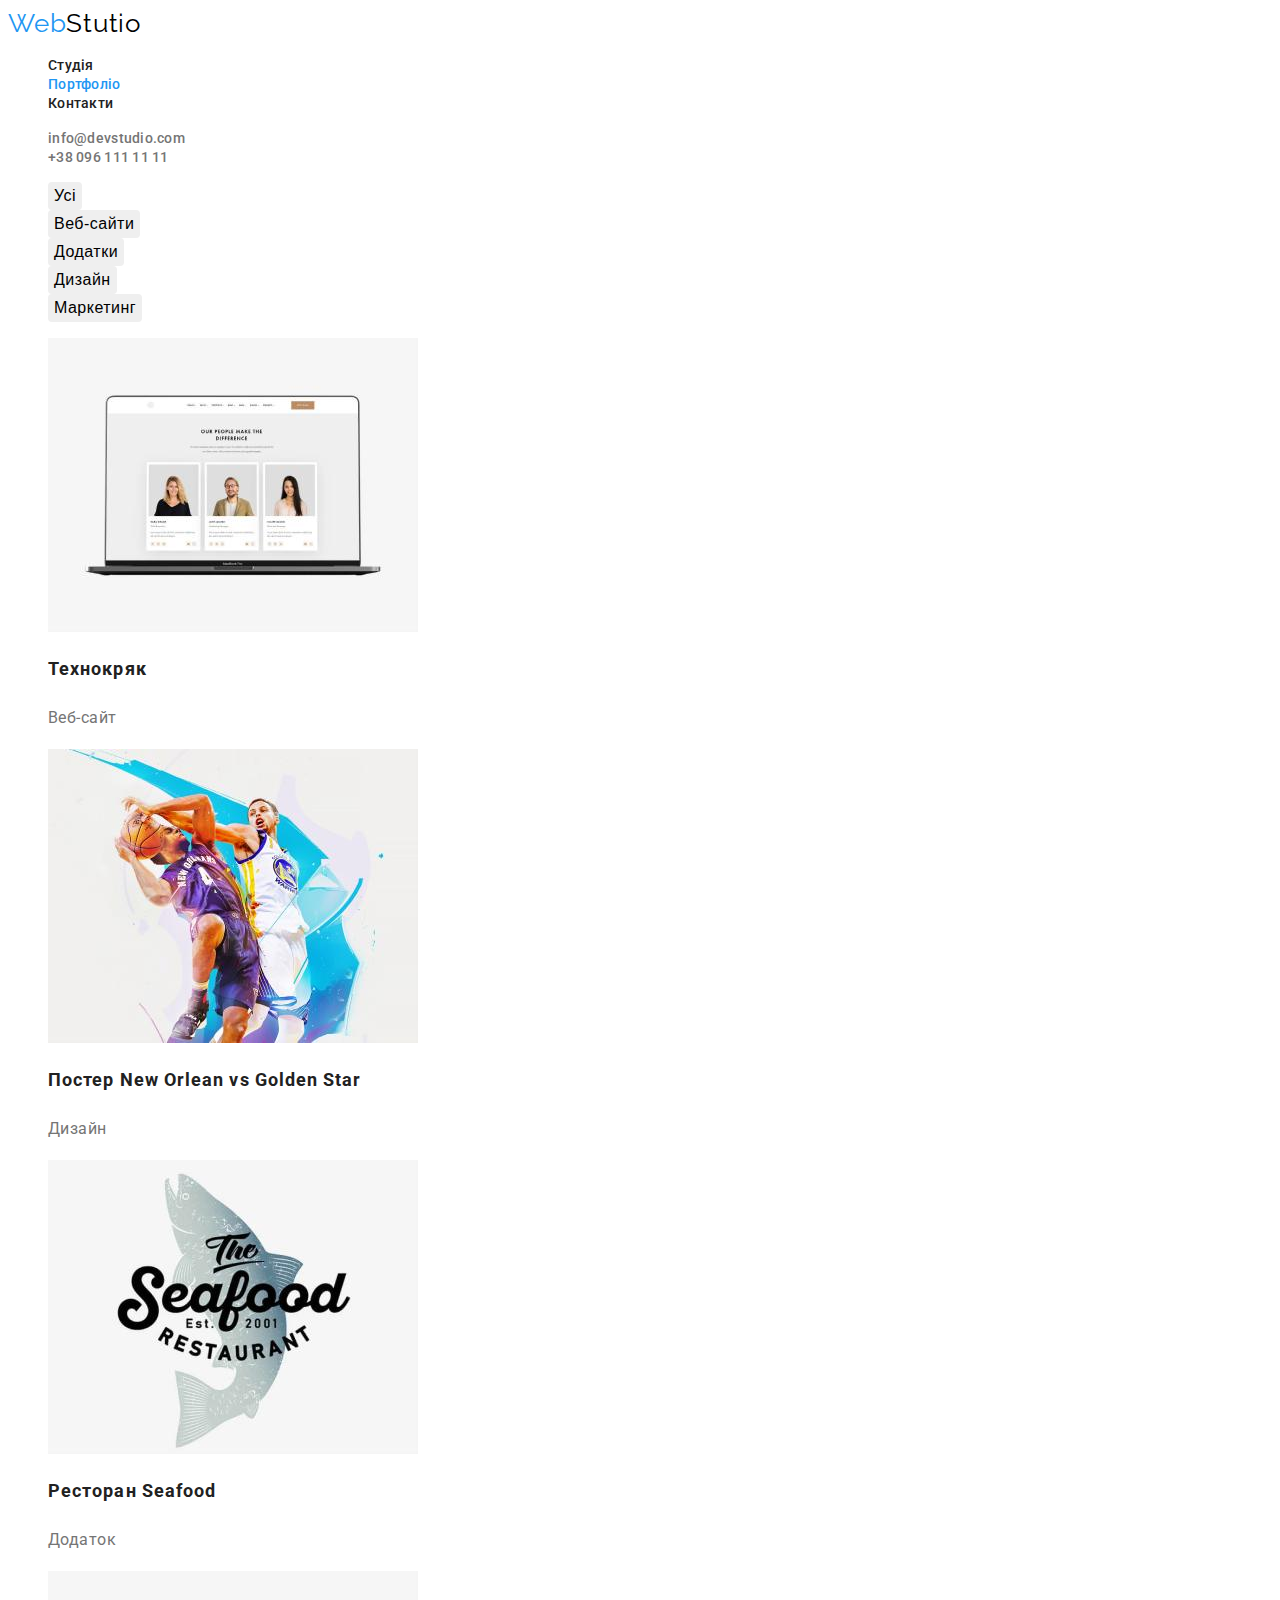
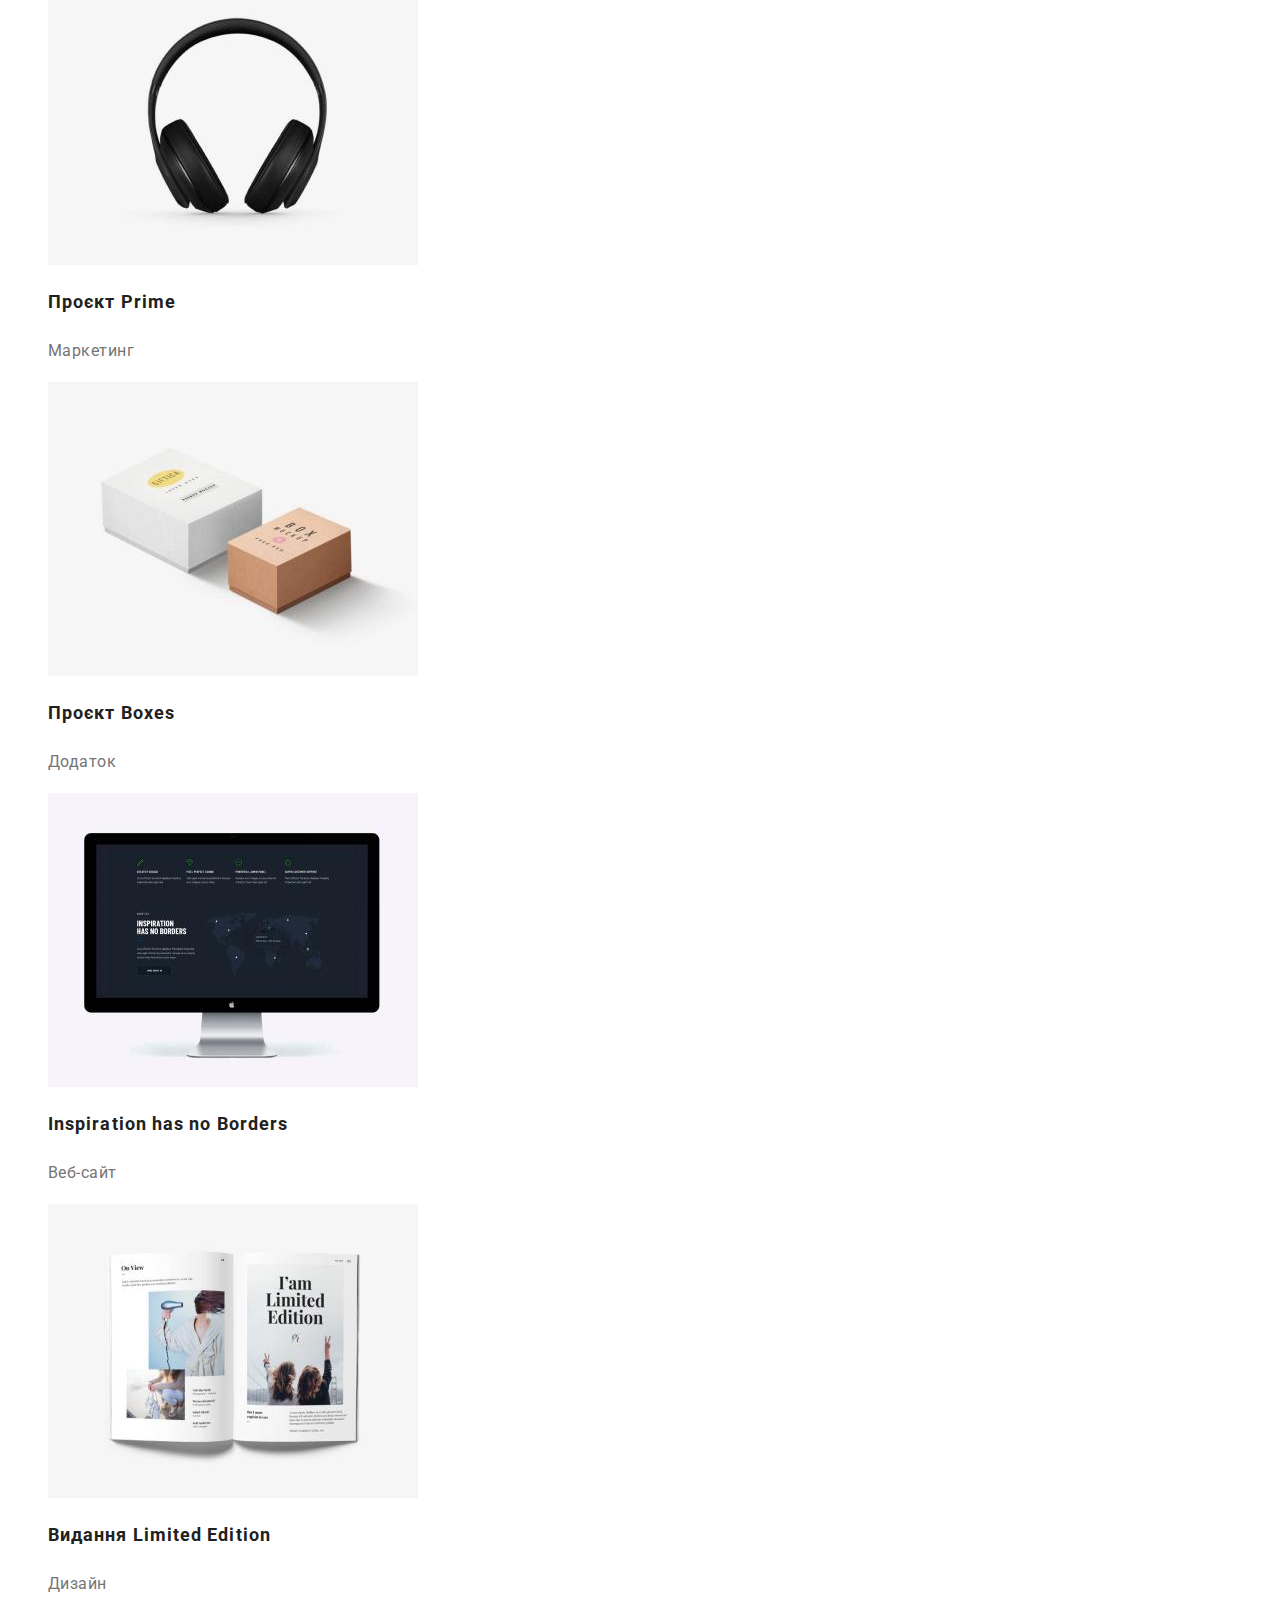
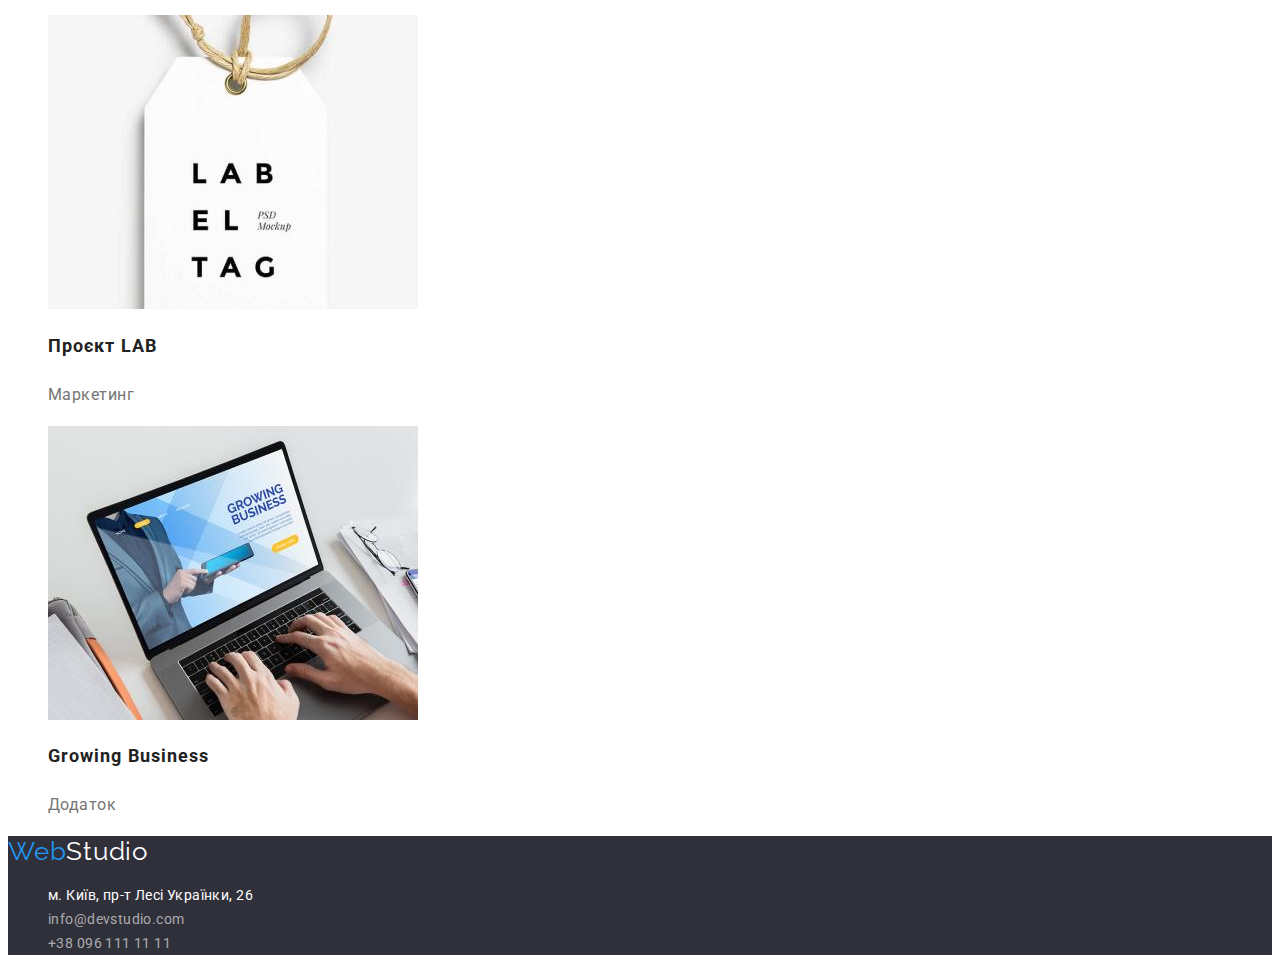
==== portfolio.html @ f8b60466 "копіювання" ====
<!DOCTYPE html>
<html lang="uk">
<head>
    <meta charset="UTF-8">
    <meta http-equiv="X-UA-Compatible" content="IE=edge">
    <meta name="viewport" content="width=device-width, initial-scale=1.0">
    <link rel="stylesheet" href="./css/style.css">
    <link href="https://fonts.googleapis.com/css2?family=Raleway:wght@700&family=Roboto:wght@400;500;700;900&display=swap" rel="stylesheet">
    <title>secondhomework</title>
</head>
<body>
    <header class="header-color">
        <a class="logo-link" href="#">Web<span class="logo-header">Stutio</span></a>
        <nav>
            <ul class="decorate-list style-list">
                <li><a href="./index.html">Студія</a></li>
                <li><a class="link" href="./portfolio.html">Портфоліо</a></li>
                <li><a href="#">Контакти</a></li>
            </ul>
        </nav>
            <ul class="contact-color decorate-list style-list">
                <li><a href="mailto:info@devstudio.com">info@devstudio.com</a></li>
                <li><a href="tel:+380961111111">+38 096 111 11 11</a></li>
            </ul>
    </header>
    <main>
        <section>
            <h1 class="visual-hidden">Портфоліо</h1>
            <ul class="style-list">
                <li><button class="button-list" type="button">Усі</button></li>
                <li><button class="button-list" type="button">Веб-сайти</button></li>
                <li><button class="button-list" type="button">Додатки</button></li>
                <li><button class="button-list" type="button">Дизайн</button></li>
                <li><button class="button-list" type="button">Маркетинг</button></li>
            </ul>
            <ul class="text-photo style-list">
                <li>
                    <a href="#">
                        <img src="./img/portfolio/one.jpg" alt="сторінка веб-сайту" width="370" height="294">
                        <h2>Технокряк</h2>
                        <p>Веб-сайт</p>
                    </a>
                </li>
                <li>
                    <a href="#">
                        <img src="./img/portfolio/two.jpg" alt="постер з баскетболістами" width="370" height="294">
                        <h2>Постер New Orlean vs Golden Star</h2>
                        <p>Дизайн</p>
                    </a>
                </li>
                <li>
                    <a href="#">
                        <img src="./img/portfolio/three.jpg" alt="логотип ресторану" width="370" height="294">
                        <h2>Ресторан Seafood</h2>
                        <p>Додаток</p>
                    </a>
                </li>
                <li>
                    <a href="#">
                        <img src="./img/portfolio/four.jpg" alt="навушники" width="370" height="294">
                        <h2>Проєкт Prime</h2>
                        <p>Маркетинг</p>
                    </a>
                </li>
                <li>
                    <a href="#">
                        <img src="./img/portfolio/five.jpg" alt="дві коробки" width="370" height="294">
                        <h2>Проєкт Boxes</h2>
                        <p>Додаток</p>
                    </a>
                </li>
                <li>
                    <a href="#">
                        <img src="./img/portfolio/six.jpg" alt="монітор" width="370" height="294">
                        <h2>Inspiration has no Borders</h2>
                        <p>Веб-сайт</p>
                    </a>
                </li>
                <li>
                    <a href="#">
                        <img src="./img/portfolio/seven.jpg" alt="журнал" width="370" height="294">
                        <h2>Видання Limited Edition</h2>
                        <p>Дизайн</p>
                    </a>
                </li>
                <li>
                    <a href="#">
                        <img src="./img/portfolio/eight.jpg" alt="логотип" width="370" height="294">
                        <h2>Проєкт LAB</h2>
                        <p>Маркетинг</p>
                    </a>
                </li>
                <li>
                    <a href="#">
                        <img src="./img/portfolio/nine.jpg" alt="" width="370" height="294">
                        <h2>Growing Business</h2>
                        <p>Додаток</p>
                    </a>
                </li>
            </ul>
        </section>
    </main>
    <footer class="footer-color">
        <a class="logo-link" href="#">Web<span class="logo-footer">Studio</span></a>
        <address>
            <ul class="adress-style style-list">
                <li><a class="adress-link" target="_blank" rel="noreferrer noopener" href="https://www.google.com/maps/place/%D0%B1%D1%83%D0%BB%D1%8C%D0%B2%D0%B0%D1%80+%D0%9B%D0%B5%D1%81%D1%96+%D0%A3%D0%BA%D1%80%D0%B0%D1%97%D0%BD%D0%BA%D0%B8,+26,+%D0%9A%D0%B8%D1%97%D0%B2,+02000/@50.4265807,30.5361971,17z/data=!3m1!4b1!4m5!3m4!1s0x40d4cf0e033ecbe9:0x57a4dffefec77da0!8m2!3d50.4265807!4d30.5383858">м. Київ, пр-т Лесі Українки, 26</a></li>
                <li><a class="adress-tell" href="mailto:info@devstudio.com">info@devstudio.com</a></li>
                <li><a class="adress-tell" href="tel:+380961111111">+38 096 111 11 11</a></li>
            </ul>
        </address>
    </footer>
</body>
</html>
---- css/style.css ----
:root {
  --brand-color: #212121;
  --button-link-color: #2196F3;
  --logo-header-color: #000000;
  --logo-footer-color: #FFFFFF;
  --adult-color: #757575;
  --background-color: #2F303A;
  --section-color: #F5F4FA;
  --brand-font: "Roboto";
}
body{
    color: var(--brand-color);
    font-family:var(--brand-font, sans-serif);
}
.logo-link{
    color: var(--button-link-color);
    font-family: "Raleway";
    text-decoration: none;
    font-style: normal;
    font-size: 26px;
    letter-spacing: 0.03em;
    line-height: 1.19230769;
}
.logo-header{
    color: var(--logo-header-color);
}
.style-list{
    list-style: none;
}
.decorate-list a{
    font-family: var(--brand-font);
    text-decoration: none;
    color: var(--brand-color);
    font-weight: 500;
    font-size: 14px;
    line-height: 1.14285714;
    letter-spacing: 0.02em;
}
.decorate-list .link{
    color: var(--button-link-color);   
}
.decorate-list a:hover,
.decorate-list a:focus{
    color: var(--button-link-color);
}
.contact-color a{
    color:var(--adult-color);
}
.section-color{
    background-color:var(--background-color);
}
.title-test{
    font-weight: 900;
    font-size: 44px;
    line-height: 1.36363636;
    text-align: center;
    letter-spacing: 0.06em;
    text-transform: uppercase;
    color:var(--logo-footer-color);
}
.title-button{
    background-color:var(--button-link-color);
    font-weight: 700;
    font-size: 16px;
    line-height: 1.875;
    display: flex;
    align-items: center;
    text-align: center;
    letter-spacing: 0.06em;
    color:var(--logo-footer-color);
    box-shadow: 0px 4px 4px rgba(0, 0, 0, 0.15);
    border-radius: 4px;
    cursor: pointer;
    border: none;
}
.visual-hidden {
 position: absolute;
 white-space: nowrap;
 width: 1px;
 height: 1px;
 overflow: hidden;
 border: 0;
 padding: 0;
 clip: rect(0 0 0 0);
 clip-path: inset(50%);
 margin: -1px;
} 
.title-list{
    font-size: 14px;
    line-height: 1.14285714;
    letter-spacing: 0.03em;
    text-transform: uppercase;
}
.list-text{
    font-size: 14px;
    line-height: 1.71428571;
    letter-spacing: 0.03em;
    color:var(--adult-color);
}
.title-two{
    font-size: 36px;
    line-height: 1.16666667;
    letter-spacing: 0.03em;
}
.visit-card h3{
    font-weight: 500;
    font-size: 16px;
    line-height: 1.1875;
    letter-spacing: 0.03em;
}
.visit-card p{
    font-weight: 500;
    font-size: 16px;
    line-height: 1.1875;
    letter-spacing: 0.03em;
    color:var(--adult-color);
}
.color-last{
    background-color:var(--section-color);
}
.button-list{
    border: none;
    cursor: pointer;
    border-radius: 4px;
    font-weight: 500;
    font-size: 16px;
    line-height: 1.625;
    text-align: center;
    letter-spacing: 0.03em;
}
.button-list:hover,
.button-list:focus{
    color: var(--logo-footer-color);
    background-color: var(--button-link-color);
}
.text-photo a{
    text-decoration: none;
}
.text-photo h2{
    font-size: 18px;
    line-height: 2;
    letter-spacing: 0.06em;
    color:var(--brand-color);
}
.text-photo p{
    font-size: 16px;
    line-height: 1.875;
    letter-spacing: 0.03em;
    color:var(--adult-color);
}
.logo-footer{
    color:var(--logo-footer-color);
}
.footer-color{
    background-color:var(--background-color);
}
.adress-style a{
    text-decoration: none;
    font-style: normal;
    font-size: 14px;
    line-height: 1.71428571;
    letter-spacing: 0.03em;
}
.adress-link{
    color:var(--logo-footer-color);
}
.adress-tell{
    color: rgba(255, 255, 255, 0.6);
}
.adress-tell:hover,
.adress-tell:focus{
    color:var(--logo-footer-color);
}
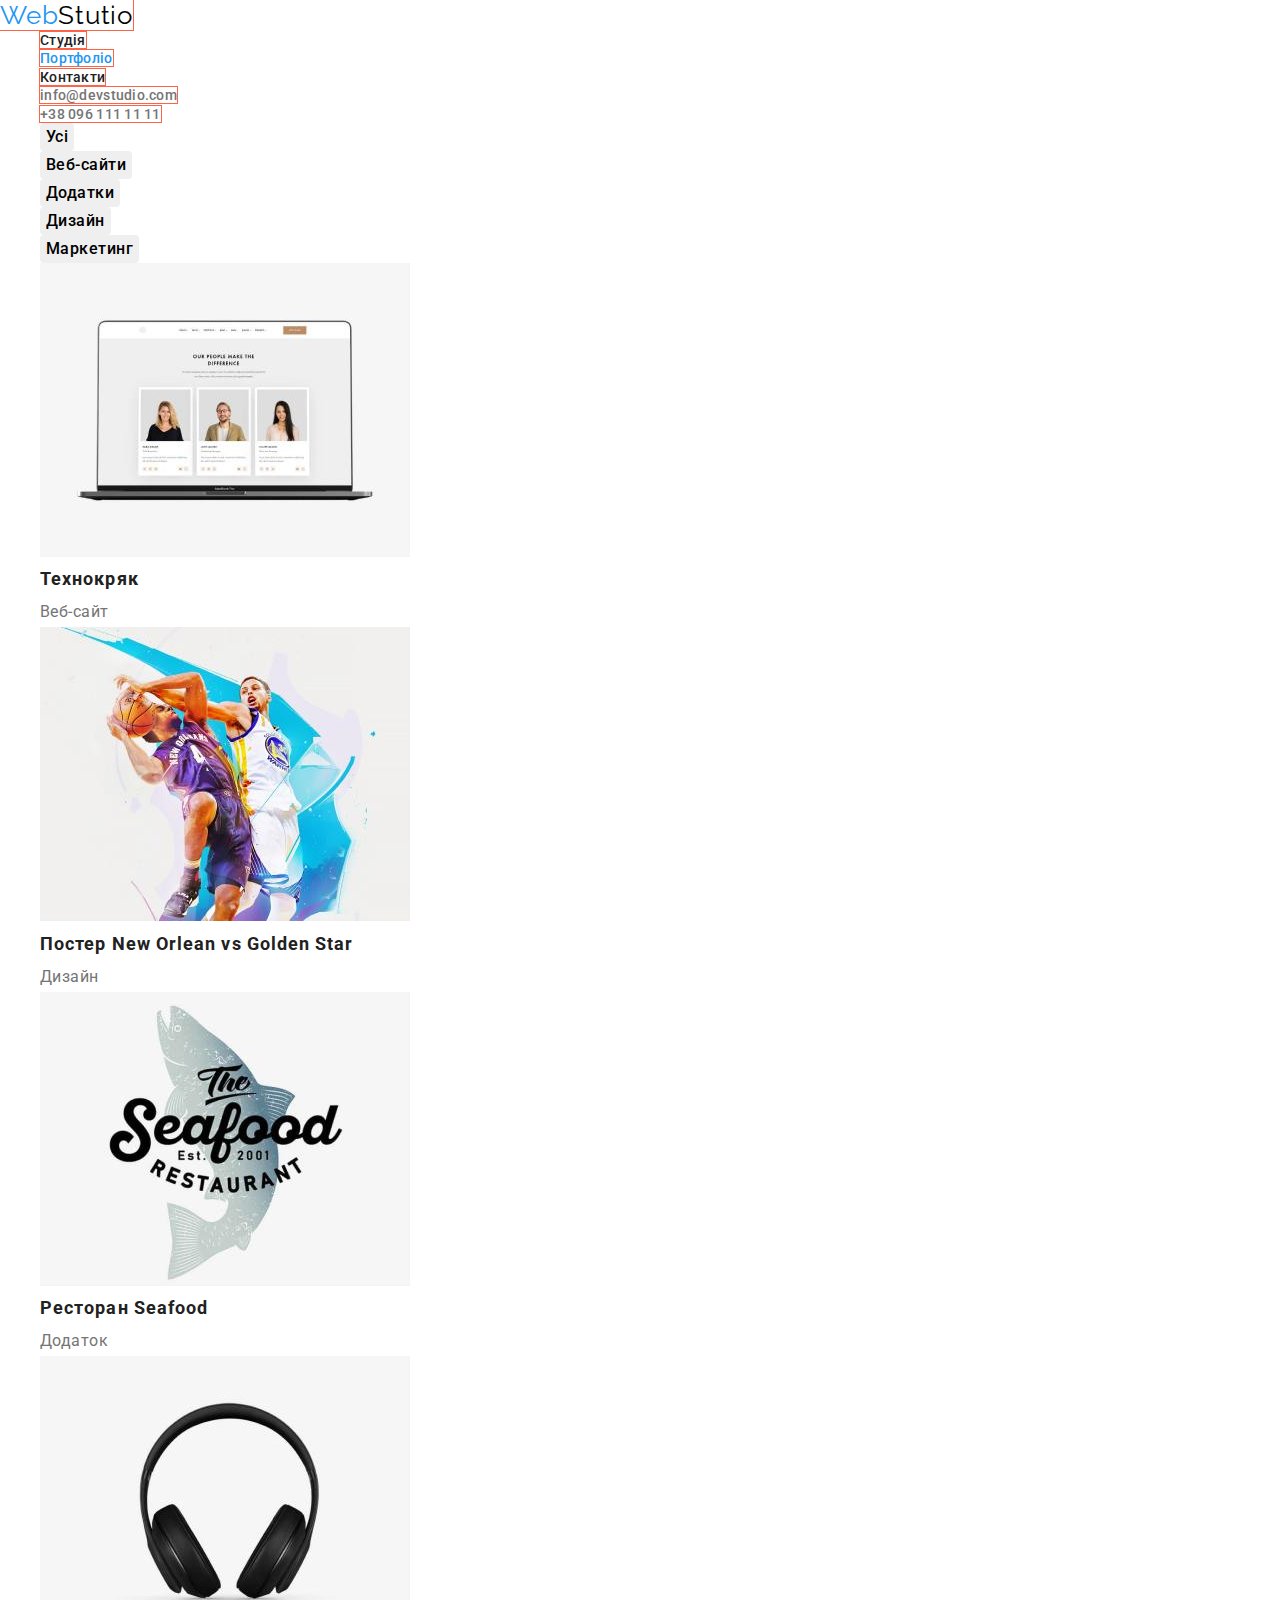
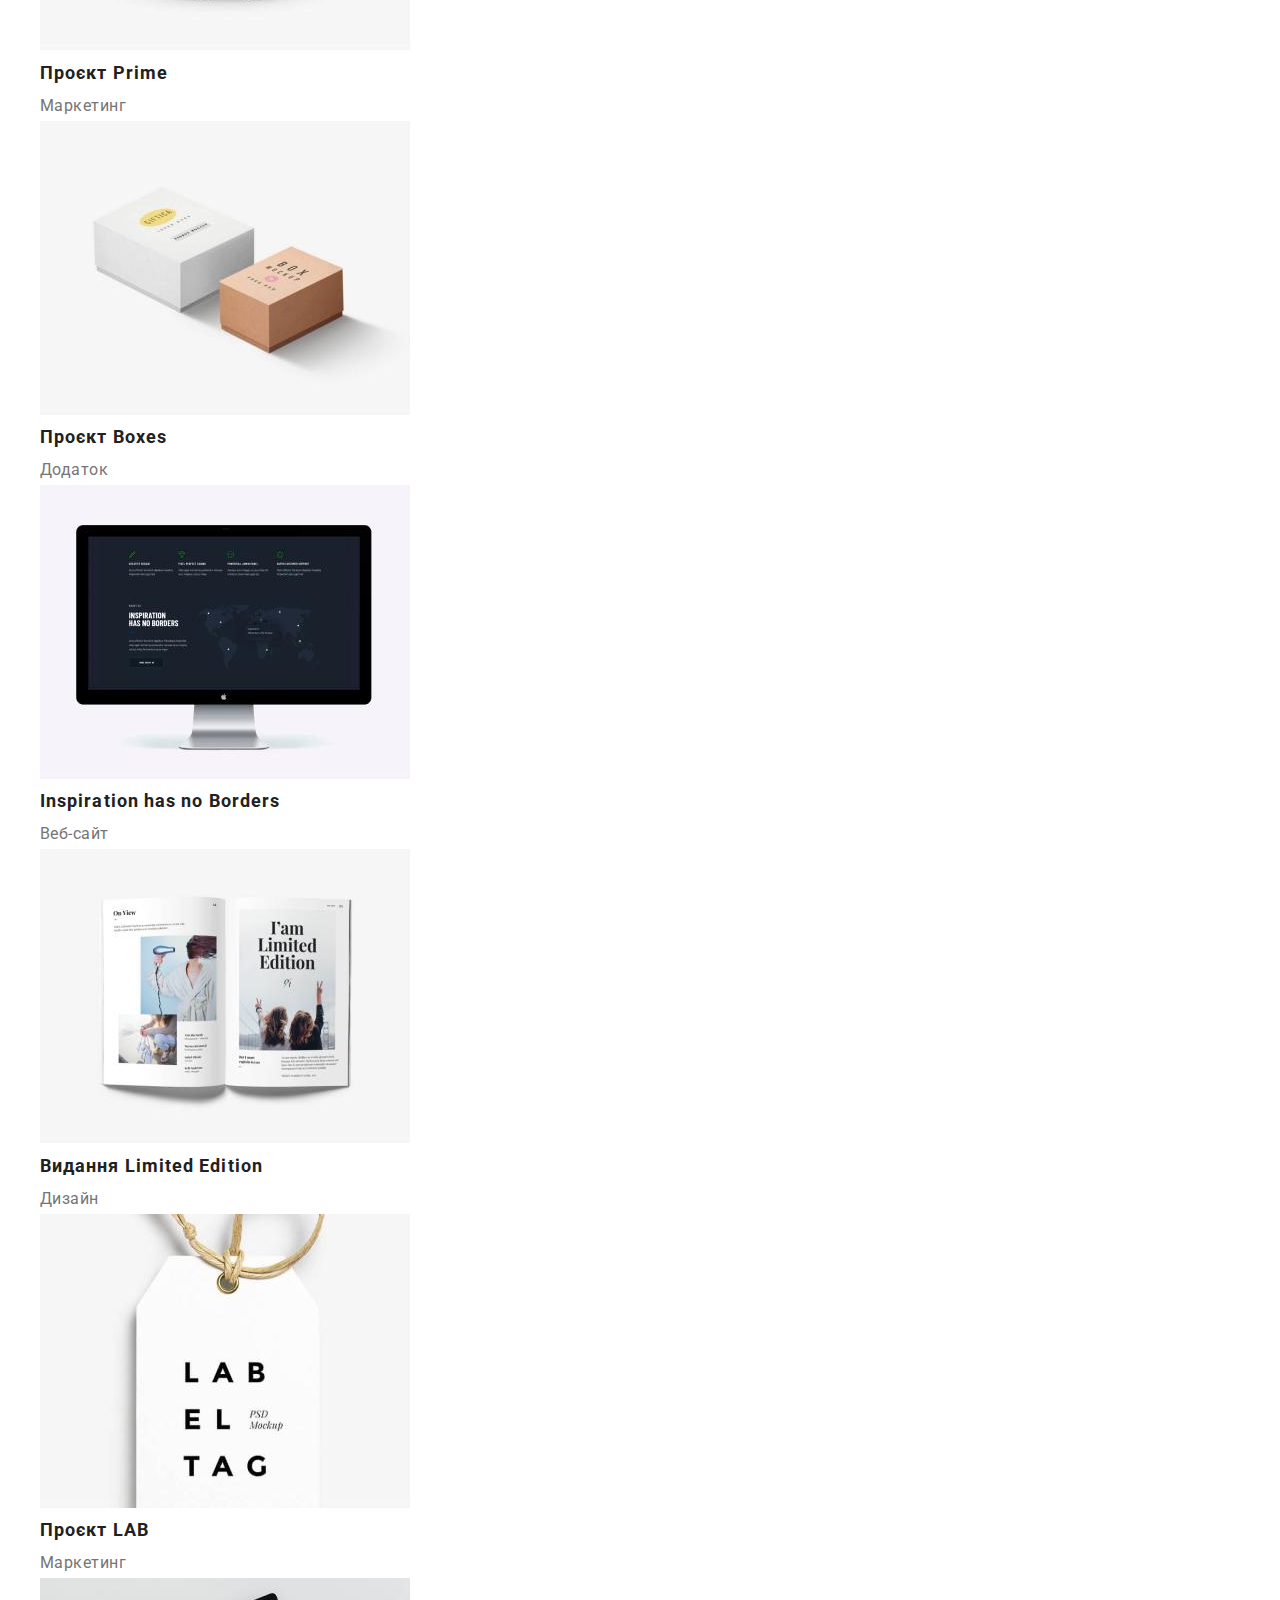
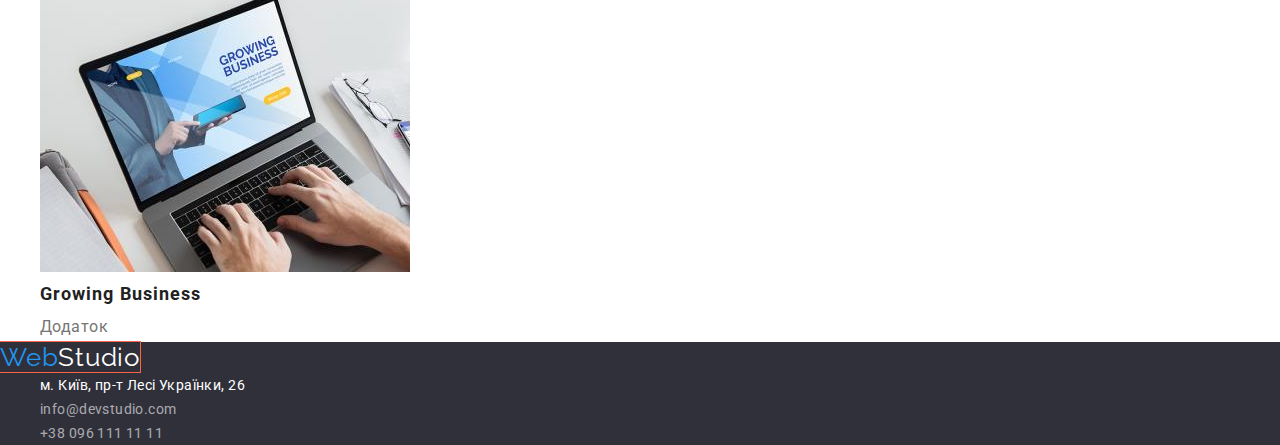
==== commit 367243cd: "перенос" ====
--- a/portfolio.html
+++ b/portfolio.html
@@ -4,111 +4,118 @@
     <meta charset="UTF-8">
     <meta http-equiv="X-UA-Compatible" content="IE=edge">
     <meta name="viewport" content="width=device-width, initial-scale=1.0">
+     <link href="https://fonts.googleapis.com/css2?family=Raleway:wght@700&family=Roboto:wght@400;500;700;900&display=swap" rel="stylesheet">
+    <link rel="stylesheet" href="https://cdnjs.cloudflare.com/ajax/libs/modern-normalize/1.1.0/modern-normalize.min.css">
     <link rel="stylesheet" href="./css/style.css">
-    <link href="https://fonts.googleapis.com/css2?family=Raleway:wght@700&family=Roboto:wght@400;500;700;900&display=swap" rel="stylesheet">
-    <title>secondhomework</title>
+    <title>homeworknumberthree</title>
 </head>
 <body>
-    <header class="header-color">
-        <a class="logo-link" href="#">Web<span class="logo-header">Stutio</span></a>
-        <nav>
-            <ul class="decorate-list style-list">
-                <li><a href="./index.html">Студія</a></li>
-                <li><a class="link" href="./portfolio.html">Портфоліо</a></li>
-                <li><a href="#">Контакти</a></li>
-            </ul>
-        </nav>
-            <ul class="contact-color decorate-list style-list">
-                <li><a href="mailto:info@devstudio.com">info@devstudio.com</a></li>
-                <li><a href="tel:+380961111111">+38 096 111 11 11</a></li>
-            </ul>
+    <header>
+       <div class="container">
+            <a class="logo-link" href="#">Web<span class="logo-header">Stutio</span></a>
+            <nav>
+                <ul class="decorate-contact">
+                    <li><a href="./index.html">Студія</a></li>
+                    <li><a class="link" href="./portfolio.html">Портфоліо</a></li>
+                    <li><a href="#">Контакти</a></li>
+                </ul>
+            </nav>
+                <ul class="contact-color decorate-contact">
+                    <li><a href="mailto:info@devstudio.com">info@devstudio.com</a></li>
+                    <li><a href="tel:+380961111111">+38 096 111 11 11</a></li>
+                </ul>
+       </div>
     </header>
     <main>
-        <section>
-            <h1 class="visual-hidden">Портфоліо</h1>
-            <ul class="style-list">
-                <li><button class="button-list" type="button">Усі</button></li>
-                <li><button class="button-list" type="button">Веб-сайти</button></li>
-                <li><button class="button-list" type="button">Додатки</button></li>
-                <li><button class="button-list" type="button">Дизайн</button></li>
-                <li><button class="button-list" type="button">Маркетинг</button></li>
-            </ul>
-            <ul class="text-photo style-list">
-                <li>
-                    <a href="#">
-                        <img src="./img/portfolio/one.jpg" alt="сторінка веб-сайту" width="370" height="294">
-                        <h2>Технокряк</h2>
-                        <p>Веб-сайт</p>
-                    </a>
-                </li>
-                <li>
-                    <a href="#">
-                        <img src="./img/portfolio/two.jpg" alt="постер з баскетболістами" width="370" height="294">
-                        <h2>Постер New Orlean vs Golden Star</h2>
-                        <p>Дизайн</p>
-                    </a>
-                </li>
-                <li>
-                    <a href="#">
-                        <img src="./img/portfolio/three.jpg" alt="логотип ресторану" width="370" height="294">
-                        <h2>Ресторан Seafood</h2>
-                        <p>Додаток</p>
-                    </a>
-                </li>
-                <li>
-                    <a href="#">
-                        <img src="./img/portfolio/four.jpg" alt="навушники" width="370" height="294">
-                        <h2>Проєкт Prime</h2>
-                        <p>Маркетинг</p>
-                    </a>
-                </li>
-                <li>
-                    <a href="#">
-                        <img src="./img/portfolio/five.jpg" alt="дві коробки" width="370" height="294">
-                        <h2>Проєкт Boxes</h2>
-                        <p>Додаток</p>
-                    </a>
-                </li>
-                <li>
-                    <a href="#">
-                        <img src="./img/portfolio/six.jpg" alt="монітор" width="370" height="294">
-                        <h2>Inspiration has no Borders</h2>
-                        <p>Веб-сайт</p>
-                    </a>
-                </li>
-                <li>
-                    <a href="#">
-                        <img src="./img/portfolio/seven.jpg" alt="журнал" width="370" height="294">
-                        <h2>Видання Limited Edition</h2>
-                        <p>Дизайн</p>
-                    </a>
-                </li>
-                <li>
-                    <a href="#">
-                        <img src="./img/portfolio/eight.jpg" alt="логотип" width="370" height="294">
-                        <h2>Проєкт LAB</h2>
-                        <p>Маркетинг</p>
-                    </a>
-                </li>
-                <li>
-                    <a href="#">
-                        <img src="./img/portfolio/nine.jpg" alt="" width="370" height="294">
-                        <h2>Growing Business</h2>
-                        <p>Додаток</p>
-                    </a>
-                </li>
-            </ul>
-        </section>
+        <div class="container">
+            <section>
+                <h1 class="visual-hidden">Портфоліо</h1>
+                <ul>
+                    <li><button class="button-list" type="button">Усі</button></li>
+                    <li><button class="button-list" type="button">Веб-сайти</button></li>
+                    <li><button class="button-list" type="button">Додатки</button></li>
+                    <li><button class="button-list" type="button">Дизайн</button></li>
+                    <li><button class="button-list" type="button">Маркетинг</button></li>
+                </ul>
+                <ul class="text-photo">
+                    <li>
+                        <a href="#">
+                            <img src="./img/portfolio/one.jpg" alt="сторінка веб-сайту" width="370" height="294">
+                            <h2>Технокряк</h2>
+                            <p>Веб-сайт</p>
+                        </a>
+                    </li>
+                    <li>
+                        <a href="#">
+                            <img src="./img/portfolio/two.jpg" alt="постер з баскетболістами" width="370">
+                            <h2>Постер New Orlean vs Golden Star</h2>
+                            <p>Дизайн</p>
+                        </a>
+                    </li>
+                    <li>
+                        <a href="#">
+                            <img src="./img/portfolio/three.jpg" alt="логотип ресторану" width="370">
+                            <h2>Ресторан Seafood</h2>
+                            <p>Додаток</p>
+                        </a>
+                    </li>
+                    <li>
+                        <a href="#">
+                            <img src="./img/portfolio/four.jpg" alt="навушники" width="370">
+                            <h2>Проєкт Prime</h2>
+                            <p>Маркетинг</p>
+                        </a>
+                    </li>
+                    <li>
+                        <a href="#">
+                            <img src="./img/portfolio/five.jpg" alt="дві коробки" width="370">
+                            <h2>Проєкт Boxes</h2>
+                            <p>Додаток</p>
+                        </a>
+                    </li>
+                    <li>
+                        <a href="#">
+                            <img src="./img/portfolio/six.jpg" alt="монітор" width="370">
+                            <h2>Inspiration has no Borders</h2>
+                            <p>Веб-сайт</p>
+                        </a>
+                    </li>
+                    <li>
+                        <a href="#">
+                            <img src="./img/portfolio/seven.jpg" alt="журнал" width="370">
+                            <h2>Видання Limited Edition</h2>
+                            <p>Дизайн</p>
+                        </a>
+                    </li>
+                    <li>
+                        <a href="#">
+                            <img src="./img/portfolio/eight.jpg" alt="логотип" width="370">
+                            <h2>Проєкт LAB</h2>
+                            <p>Маркетинг</p>
+                        </a>
+                    </li>
+                    <li>
+                        <a href="#">
+                            <img src="./img/portfolio/nine.jpg" alt="" width="370">
+                            <h2>Growing Business</h2>
+                            <p>Додаток</p>
+                        </a>
+                    </li>
+                </ul>
+            </section>
+      </div>
     </main>
     <footer class="footer-color">
-        <a class="logo-link" href="#">Web<span class="logo-footer">Studio</span></a>
-        <address>
-            <ul class="adress-style style-list">
-                <li><a class="adress-link" target="_blank" rel="noreferrer noopener" href="https://www.google.com/maps/place/%D0%B1%D1%83%D0%BB%D1%8C%D0%B2%D0%B0%D1%80+%D0%9B%D0%B5%D1%81%D1%96+%D0%A3%D0%BA%D1%80%D0%B0%D1%97%D0%BD%D0%BA%D0%B8,+26,+%D0%9A%D0%B8%D1%97%D0%B2,+02000/@50.4265807,30.5361971,17z/data=!3m1!4b1!4m5!3m4!1s0x40d4cf0e033ecbe9:0x57a4dffefec77da0!8m2!3d50.4265807!4d30.5383858">м. Київ, пр-т Лесі Українки, 26</a></li>
-                <li><a class="adress-tell" href="mailto:info@devstudio.com">info@devstudio.com</a></li>
-                <li><a class="adress-tell" href="tel:+380961111111">+38 096 111 11 11</a></li>
-            </ul>
-        </address>
+        <dic class="container">
+            <a class="logo-link" href="#">Web<span class="logo-footer">Studio</span></a>
+            <address>
+                <ul class="adress-style">
+                    <li><a class="adress-link" target="_blank" rel="noreferrer noopener" href="https://www.google.com/maps/place/%D0%B1%D1%83%D0%BB%D1%8C%D0%B2%D0%B0%D1%80+%D0%9B%D0%B5%D1%81%D1%96+%D0%A3%D0%BA%D1%80%D0%B0%D1%97%D0%BD%D0%BA%D0%B8,+26,+%D0%9A%D0%B8%D1%97%D0%B2,+02000/@50.4265807,30.5361971,17z/data=!3m1!4b1!4m5!3m4!1s0x40d4cf0e033ecbe9:0x57a4dffefec77da0!8m2!3d50.4265807!4d30.5383858">м. Київ, пр-т Лесі Українки, 26</a></li>
+                    <li><a class="adress-tell" href="mailto:info@devstudio.com">info@devstudio.com</a></li>
+                    <li><a class="adress-tell" href="tel:+380961111111">+38 096 111 11 11</a></li>
+                </ul>
+            </address>
+        </dic>
     </footer>
 </body>
 </html>--- a/css/style.css
+++ b/css/style.css
@@ -6,28 +6,45 @@
   --adult-color: #757575;
   --background-color: #2F303A;
   --section-color: #F5F4FA;
+  --title-button-color: #188CE8;
   --brand-font: "Roboto";
 }
 body{
     color: var(--brand-color);
     font-family:var(--brand-font, sans-serif);
 }
+h1,
+h2,
+h3,
+p,
+ul{
+margin: 0;
+}
+ul{
+    list-style: none;
+}
+/* header start */
+.container-header{
+    padding-left: 15px;
+    padding-right: 15px;
+    width: 1200px;
+    margin: 0 auto;
+    outline: 1px solid tomato;
+}
 .logo-link{
     color: var(--button-link-color);
-    font-family: "Raleway";
+    font-family: Raleway;
     text-decoration: none;
     font-style: normal;
     font-size: 26px;
     letter-spacing: 0.03em;
     line-height: 1.19230769;
+    outline: 1px solid tomato;
 }
 .logo-header{
     color: var(--logo-header-color);
 }
-.style-list{
-    list-style: none;
-}
-.decorate-list a{
+.decorate-contact a{
     font-family: var(--brand-font);
     text-decoration: none;
     color: var(--brand-color);
@@ -35,43 +52,56 @@
     font-size: 14px;
     line-height: 1.14285714;
     letter-spacing: 0.02em;
-}
-.decorate-list .link{
+    outline: 1px solid tomato;
+}
+.decorate-contact .link{
     color: var(--button-link-color);   
 }
-.decorate-list a:hover,
-.decorate-list a:focus{
+.decorate-contact a:hover,
+.decorate-contact a:focus{
     color: var(--button-link-color);
 }
 .contact-color a{
     color:var(--adult-color);
 }
-.section-color{
+/* header end */
+.section-hero{
     background-color:var(--background-color);
-}
-.title-test{
+    text-align: center;
+
+    outline: 1px solid tomato;
+}
+.title-hero{
     font-weight: 900;
     font-size: 44px;
     line-height: 1.36363636;
-    text-align: center;
     letter-spacing: 0.06em;
     text-transform: uppercase;
     color:var(--logo-footer-color);
-}
-.title-button{
+    margin-bottom: 30px;
+
+
+    outline: 1px solid tomato;
+}
+.hero-button{
     background-color:var(--button-link-color);
     font-weight: 700;
-    font-size: 16px;
     line-height: 1.875;
-    display: flex;
-    align-items: center;
+    letter-spacing: 0.06em;
     text-align: center;
-    letter-spacing: 0.06em;
     color:var(--logo-footer-color);
     box-shadow: 0px 4px 4px rgba(0, 0, 0, 0.15);
     border-radius: 4px;
     cursor: pointer;
     border: none;
+    padding: 10px 32px;
+
+    outline: 1px solid tomato;
+
+}
+.hero-button:hover,
+.hero-button:focus{
+    background-color:var(--title-button-color);
 }
 .visual-hidden {
  position: absolute;
@@ -85,17 +115,29 @@
  clip-path: inset(50%);
  margin: -1px;
 } 
-.title-list{
+.container-advantages{
+
+
+    outline: 1px solid tomato;
+}
+.section-advantages{
+    padding-top: 94px;
+    padding-bottom: 94px;
+}
+.style-advantages{
+}
+.title-advantages{
     font-size: 14px;
     line-height: 1.14285714;
     letter-spacing: 0.03em;
     text-transform: uppercase;
 }
-.list-text{
+.advantages-text{
     font-size: 14px;
     line-height: 1.71428571;
     letter-spacing: 0.03em;
     color:var(--adult-color);
+    margin-top: 10px;
 }
 .title-two{
     font-size: 36px;
@@ -169,5 +211,5 @@
 }
 .adress-tell:hover,
 .adress-tell:focus{
-    color:var(--logo-footer-color);
-}
+    color:var(--button-link-color);
+}
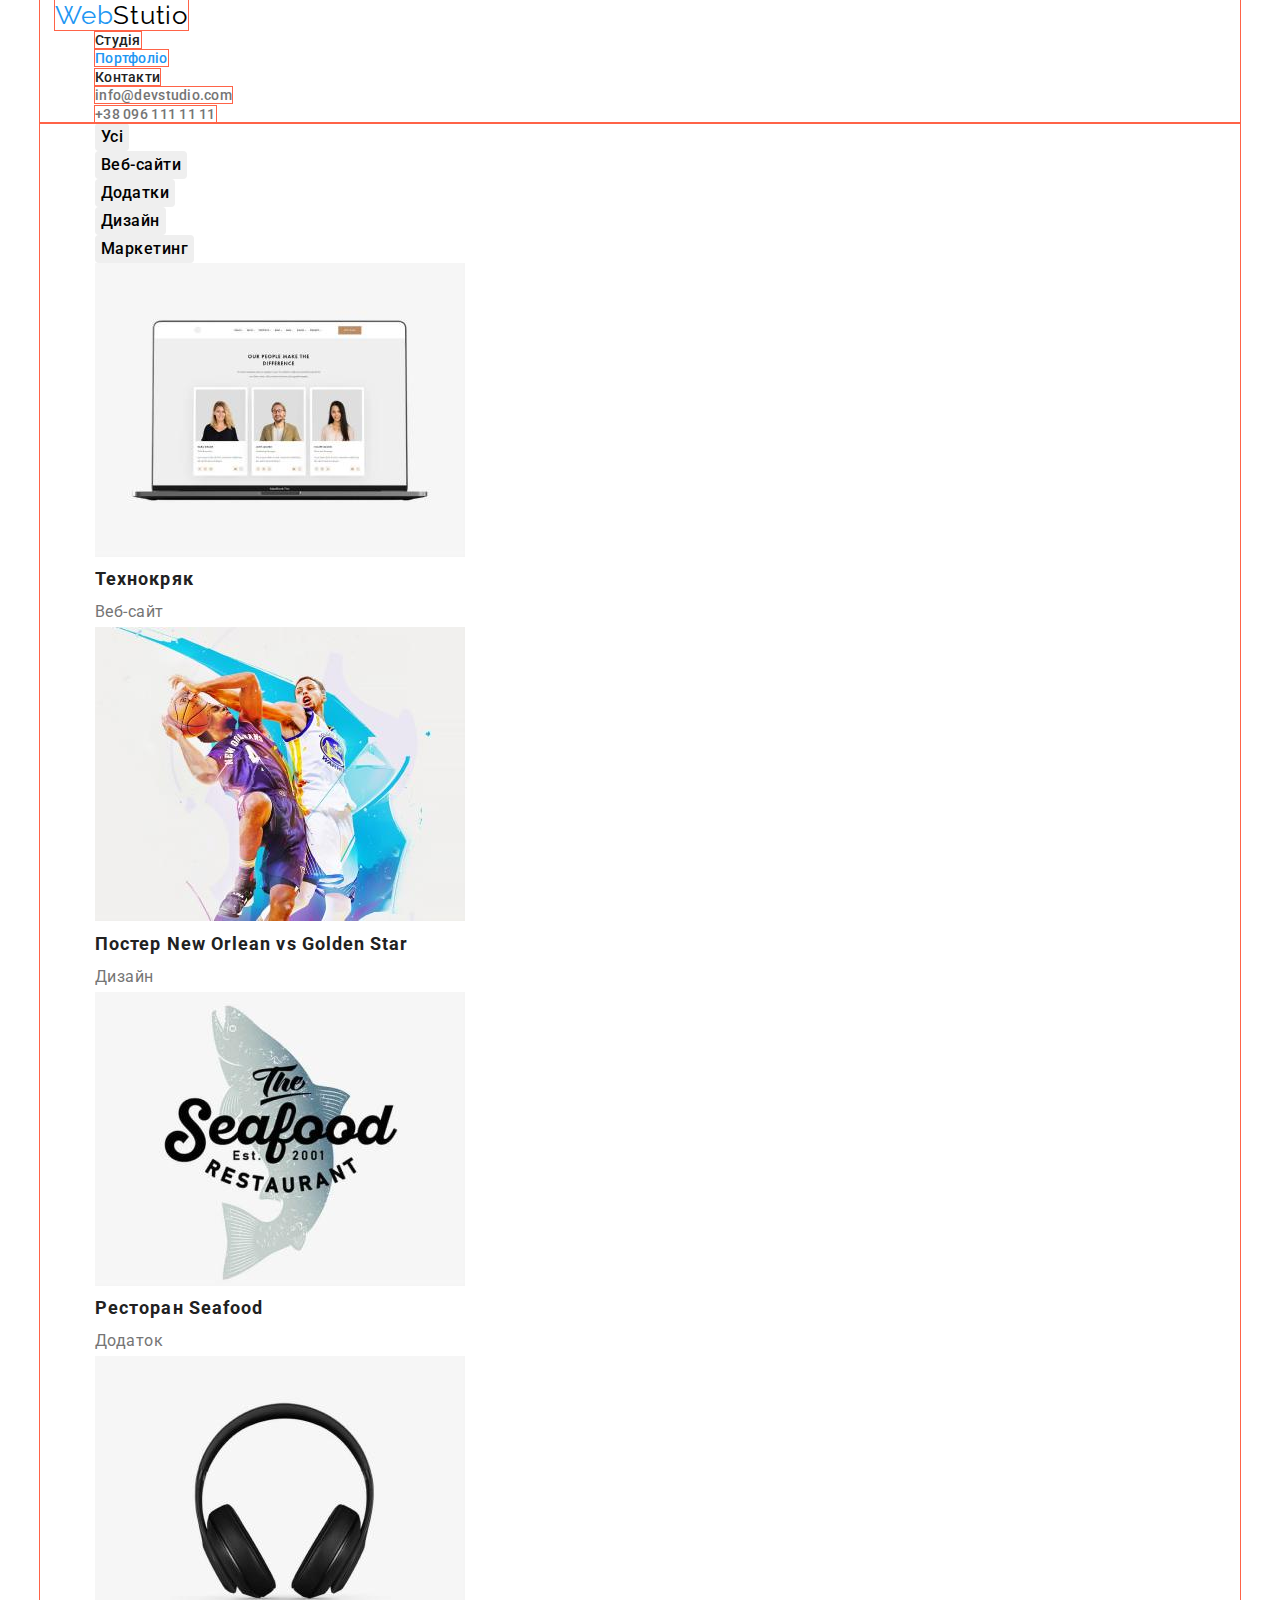
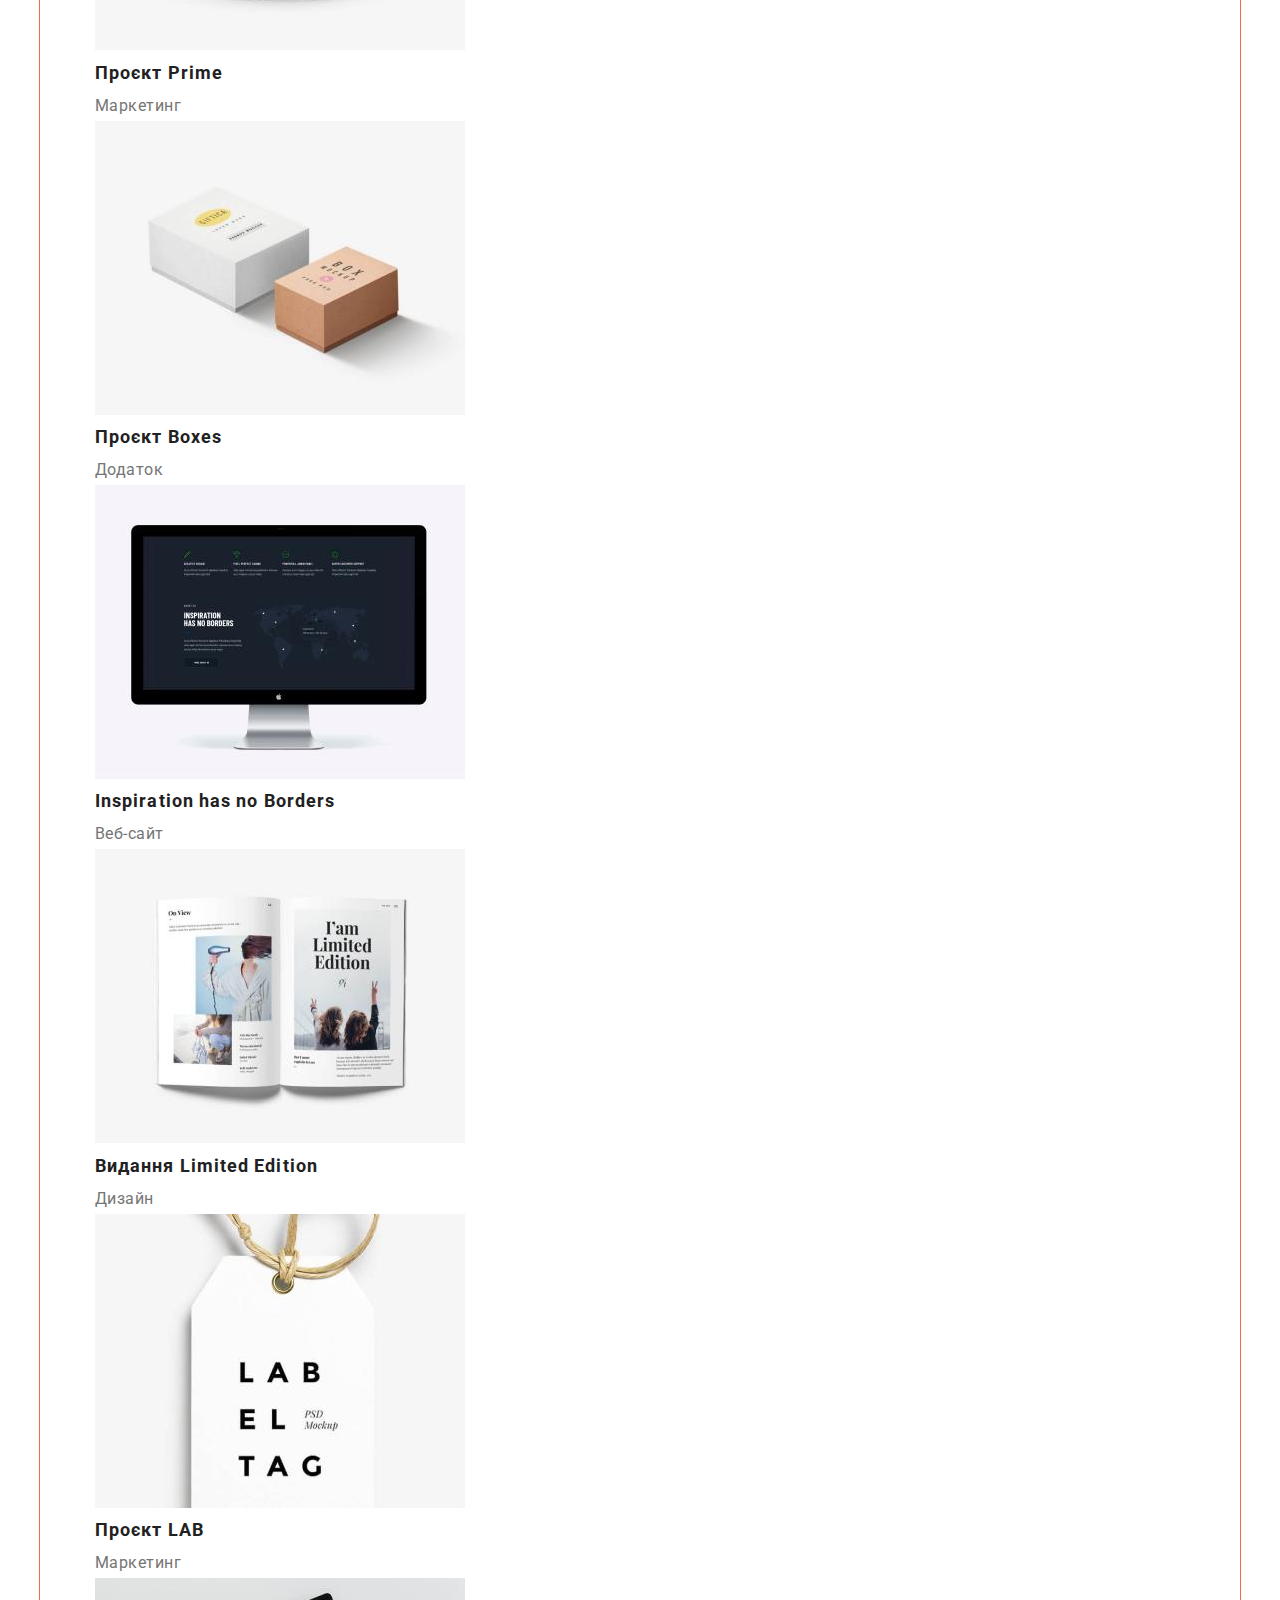
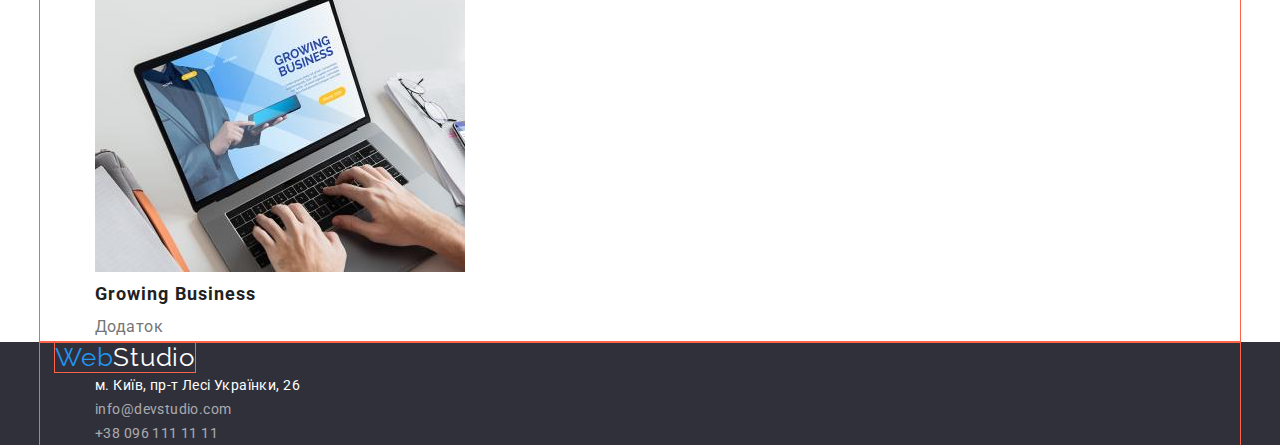
==== commit c83d1477: "add container" ====
--- a/portfolio.html
+++ b/portfolio.html
@@ -4,7 +4,9 @@
     <meta charset="UTF-8">
     <meta http-equiv="X-UA-Compatible" content="IE=edge">
     <meta name="viewport" content="width=device-width, initial-scale=1.0">
-     <link href="https://fonts.googleapis.com/css2?family=Raleway:wght@700&family=Roboto:wght@400;500;700;900&display=swap" rel="stylesheet">
+    <link rel="preconnect" href="https://fonts.googleapis.com">
+    <link rel="preconnect" href="https://fonts.gstatic.com" crossorigin>
+    <link href="https://fonts.googleapis.com/css2?family=Raleway:wght@700&family=Roboto:wght@400;500;700;900&display=swap" rel="stylesheet">
     <link rel="stylesheet" href="https://cdnjs.cloudflare.com/ajax/libs/modern-normalize/1.1.0/modern-normalize.min.css">
     <link rel="stylesheet" href="./css/style.css">
     <title>homeworknumberthree</title>
@@ -27,86 +29,86 @@
        </div>
     </header>
     <main>
-        <div class="container">
-            <section>
-                <h1 class="visual-hidden">Портфоліо</h1>
-                <ul>
-                    <li><button class="button-list" type="button">Усі</button></li>
-                    <li><button class="button-list" type="button">Веб-сайти</button></li>
-                    <li><button class="button-list" type="button">Додатки</button></li>
-                    <li><button class="button-list" type="button">Дизайн</button></li>
-                    <li><button class="button-list" type="button">Маркетинг</button></li>
-                </ul>
-                <ul class="text-photo">
-                    <li>
-                        <a href="#">
-                            <img src="./img/portfolio/one.jpg" alt="сторінка веб-сайту" width="370" height="294">
-                            <h2>Технокряк</h2>
-                            <p>Веб-сайт</p>
-                        </a>
-                    </li>
-                    <li>
-                        <a href="#">
-                            <img src="./img/portfolio/two.jpg" alt="постер з баскетболістами" width="370">
-                            <h2>Постер New Orlean vs Golden Star</h2>
-                            <p>Дизайн</p>
-                        </a>
-                    </li>
-                    <li>
-                        <a href="#">
-                            <img src="./img/portfolio/three.jpg" alt="логотип ресторану" width="370">
-                            <h2>Ресторан Seafood</h2>
-                            <p>Додаток</p>
-                        </a>
-                    </li>
-                    <li>
-                        <a href="#">
-                            <img src="./img/portfolio/four.jpg" alt="навушники" width="370">
-                            <h2>Проєкт Prime</h2>
-                            <p>Маркетинг</p>
-                        </a>
-                    </li>
-                    <li>
-                        <a href="#">
-                            <img src="./img/portfolio/five.jpg" alt="дві коробки" width="370">
-                            <h2>Проєкт Boxes</h2>
-                            <p>Додаток</p>
-                        </a>
-                    </li>
-                    <li>
-                        <a href="#">
-                            <img src="./img/portfolio/six.jpg" alt="монітор" width="370">
-                            <h2>Inspiration has no Borders</h2>
-                            <p>Веб-сайт</p>
-                        </a>
-                    </li>
-                    <li>
-                        <a href="#">
-                            <img src="./img/portfolio/seven.jpg" alt="журнал" width="370">
-                            <h2>Видання Limited Edition</h2>
-                            <p>Дизайн</p>
-                        </a>
-                    </li>
-                    <li>
-                        <a href="#">
-                            <img src="./img/portfolio/eight.jpg" alt="логотип" width="370">
-                            <h2>Проєкт LAB</h2>
-                            <p>Маркетинг</p>
-                        </a>
-                    </li>
-                    <li>
-                        <a href="#">
-                            <img src="./img/portfolio/nine.jpg" alt="" width="370">
-                            <h2>Growing Business</h2>
-                            <p>Додаток</p>
-                        </a>
-                    </li>
-                </ul>
+        <section>
+               <div class="container">
+                    <h1 class="visual-hidden">Портфоліо</h1>
+                    <ul>
+                        <li><button class="button-list" type="button">Усі</button></li>
+                        <li><button class="button-list" type="button">Веб-сайти</button></li>
+                        <li><button class="button-list" type="button">Додатки</button></li>
+                        <li><button class="button-list" type="button">Дизайн</button></li>
+                        <li><button class="button-list" type="button">Маркетинг</button></li>
+                    </ul>
+                    <ul class="text-photo">
+                        <li>
+                            <a href="#">
+                                <img src="./img/portfolio/one.jpg" alt="сторінка веб-сайту" width="370" height="294">
+                                <h2>Технокряк</h2>
+                                <p>Веб-сайт</p>
+                            </a>
+                        </li>
+                        <li>
+                            <a href="#">
+                                <img src="./img/portfolio/two.jpg" alt="постер з баскетболістами" width="370">
+                                <h2>Постер New Orlean vs Golden Star</h2>
+                                <p>Дизайн</p>
+                            </a>
+                        </li>
+                        <li>
+                            <a href="#">
+                                <img src="./img/portfolio/three.jpg" alt="логотип ресторану" width="370">
+                                <h2>Ресторан Seafood</h2>
+                                <p>Додаток</p>
+                            </a>
+                        </li>
+                        <li>
+                            <a href="#">
+                                <img src="./img/portfolio/four.jpg" alt="навушники" width="370">
+                                <h2>Проєкт Prime</h2>
+                                <p>Маркетинг</p>
+                            </a>
+                        </li>
+                        <li>
+                            <a href="#">
+                                <img src="./img/portfolio/five.jpg" alt="дві коробки" width="370">
+                                <h2>Проєкт Boxes</h2>
+                                <p>Додаток</p>
+                            </a>
+                        </li>
+                        <li>
+                            <a href="#">
+                                <img src="./img/portfolio/six.jpg" alt="монітор" width="370">
+                                <h2>Inspiration has no Borders</h2>
+                                <p>Веб-сайт</p>
+                            </a>
+                        </li>
+                        <li>
+                            <a href="#">
+                                <img src="./img/portfolio/seven.jpg" alt="журнал" width="370">
+                                <h2>Видання Limited Edition</h2>
+                                <p>Дизайн</p>
+                            </a>
+                        </li>
+                        <li>
+                            <a href="#">
+                                <img src="./img/portfolio/eight.jpg" alt="логотип" width="370">
+                                <h2>Проєкт LAB</h2>
+                                <p>Маркетинг</p>
+                            </a>
+                        </li>
+                        <li>
+                            <a href="#">
+                                <img src="./img/portfolio/nine.jpg" alt="" width="370">
+                                <h2>Growing Business</h2>
+                                <p>Додаток</p>
+                            </a>
+                        </li>
+                    </ul>
+               </div>
             </section>
-      </div>
     </main>
     <footer class="footer-color">
-        <dic class="container">
+        <div class="container">
             <a class="logo-link" href="#">Web<span class="logo-footer">Studio</span></a>
             <address>
                 <ul class="adress-style">
@@ -115,7 +117,7 @@
                     <li><a class="adress-tell" href="tel:+380961111111">+38 096 111 11 11</a></li>
                 </ul>
             </address>
-        </dic>
+        </div>
     </footer>
 </body>
 </html>--- a/css/style.css
+++ b/css/style.css
@@ -24,10 +24,10 @@
     list-style: none;
 }
 /* header start */
-.container-header{
+.container{
     padding-left: 15px;
     padding-right: 15px;
-    width: 1200px;
+    max-width: 1200px;
     margin: 0 auto;
     outline: 1px solid tomato;
 }
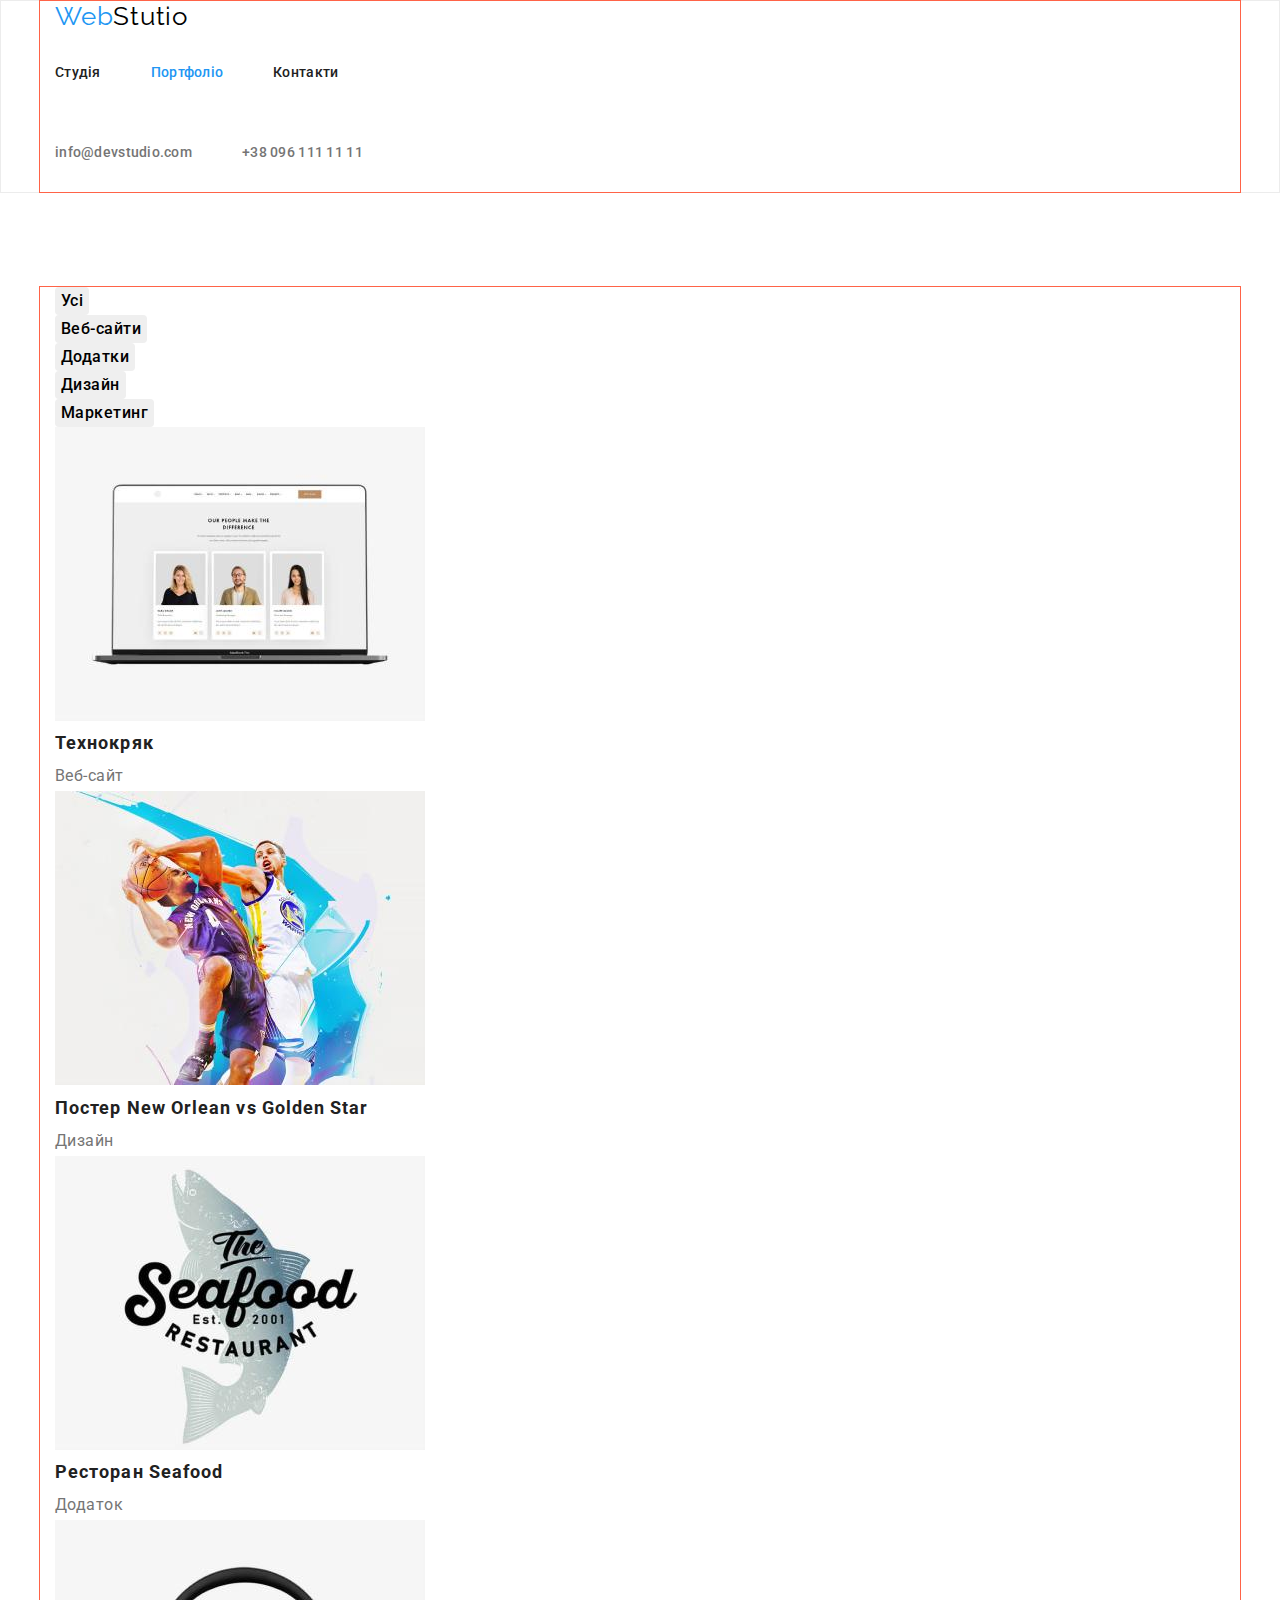
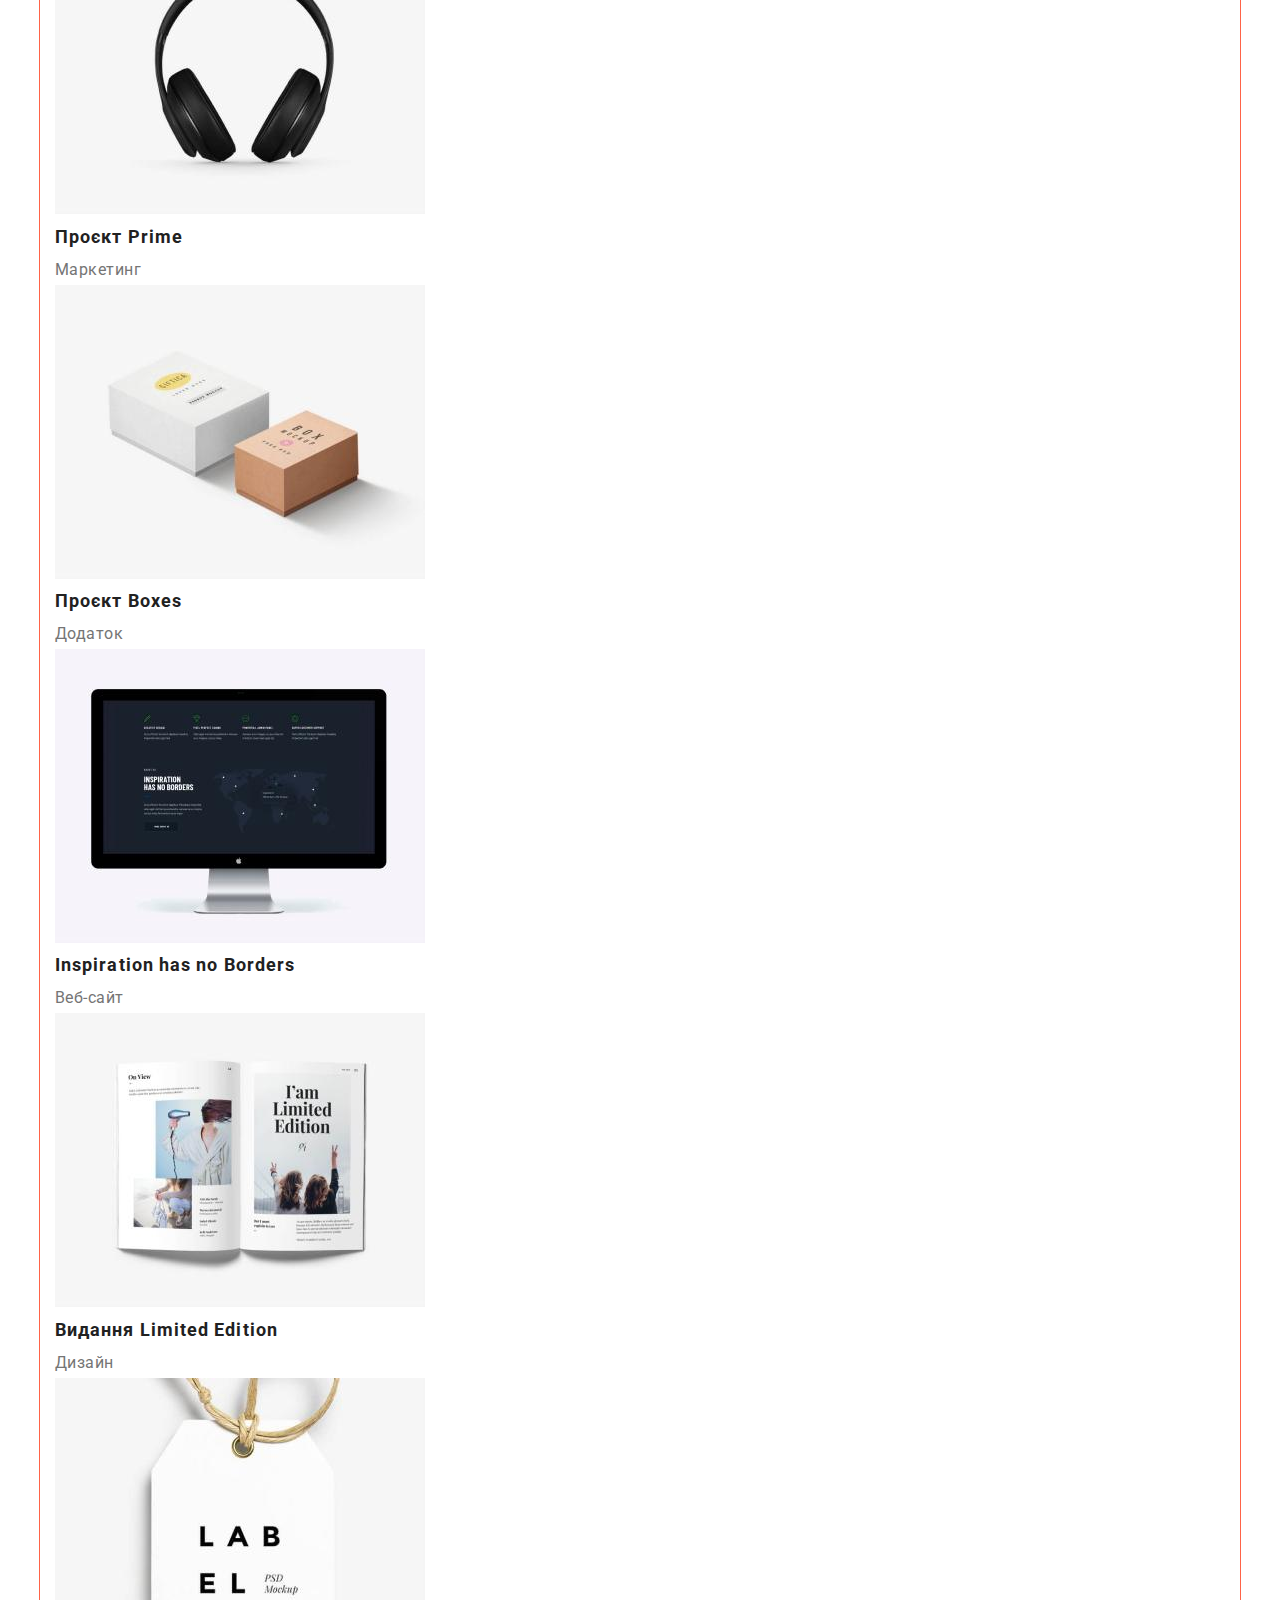
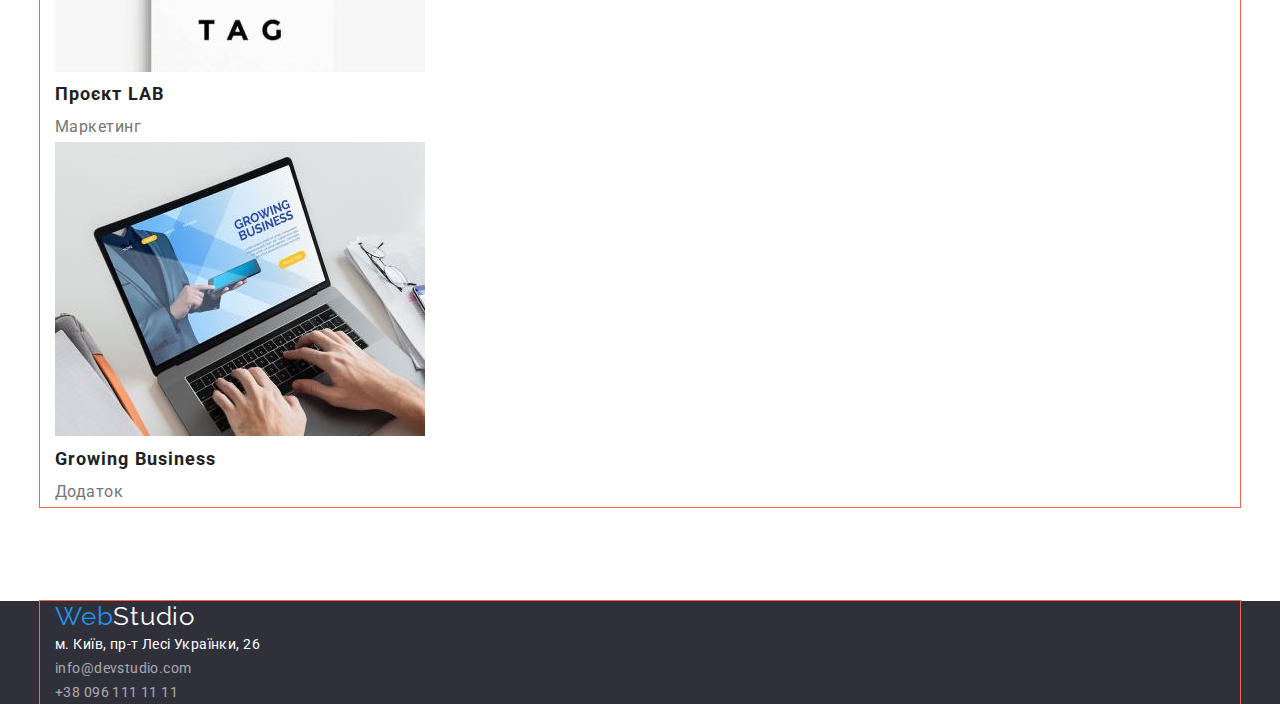
==== commit 060271b9: "finish header" ====
--- a/portfolio.html
+++ b/portfolio.html
@@ -12,24 +12,24 @@
     <title>homeworknumberthree</title>
 </head>
 <body>
-    <header>
+    <header class="page-header">
        <div class="container">
             <a class="logo-link" href="#">Web<span class="logo-header">Stutio</span></a>
             <nav>
-                <ul class="decorate-contact">
-                    <li><a href="./index.html">Студія</a></li>
-                    <li><a class="link" href="./portfolio.html">Портфоліо</a></li>
-                    <li><a href="#">Контакти</a></li>
+                <ul class="header-nav decorate-contact">
+                    <li class="nav-list"><a href="./index.html">Студія</a></li>
+                    <li class="nav-list"><a class="link" href="./portfolio.html">Портфоліо</a></li>
+                    <li class="nav-list"><a href="#">Контакти</a></li>
                 </ul>
             </nav>
-                <ul class="contact-color decorate-contact">
-                    <li><a href="mailto:info@devstudio.com">info@devstudio.com</a></li>
-                    <li><a href="tel:+380961111111">+38 096 111 11 11</a></li>
+                <ul class="header-contact contact-color decorate-contact">
+                    <li class="contact-list"><a href="mailto:info@devstudio.com">info@devstudio.com</a></li>
+                    <li class="contact-list"><a href="tel:+380961111111">+38 096 111 11 11</a></li>
                 </ul>
        </div>
     </header>
     <main>
-        <section>
+        <section class="section">
                <div class="container">
                     <h1 class="visual-hidden">Портфоліо</h1>
                     <ul>
--- a/css/style.css
+++ b/css/style.css
@@ -19,11 +19,11 @@
 p,
 ul{
 margin: 0;
+padding-left: 0;
 }
 ul{
     list-style: none;
 }
-/* header start */
 .container{
     padding-left: 15px;
     padding-right: 15px;
@@ -31,6 +31,14 @@
     margin: 0 auto;
     outline: 1px solid tomato;
 }
+/* header start */
+.flex-div{
+    display: flex;
+    align-items: center;
+}
+.page-header{
+    border: 1px solid #ECECEC;
+}
 .logo-link{
     color: var(--button-link-color);
     font-family: Raleway;
@@ -39,11 +47,30 @@
     font-size: 26px;
     letter-spacing: 0.03em;
     line-height: 1.19230769;
-    outline: 1px solid tomato;
+    margin-right: 93px;
 }
 .logo-header{
     color: var(--logo-header-color);
 }
+.header-nav{
+    display: flex;
+}
+.nav-list{
+    margin-right: 50px;
+}
+.nav-list:last-child{
+    margin-right: 0;
+}
+.header-contact{
+    display: flex;
+    margin-left: auto;
+}
+.contact-list{
+
+}
+.contact-list:last-child{
+    margin-left: 50px;
+}
 .decorate-contact a{
     font-family: var(--brand-font);
     text-decoration: none;
@@ -52,7 +79,9 @@
     font-size: 14px;
     line-height: 1.14285714;
     letter-spacing: 0.02em;
-    outline: 1px solid tomato;
+    display: block;
+    padding-top: 32px;
+    padding-bottom: 32px;
 }
 .decorate-contact .link{
     color: var(--button-link-color);   
@@ -65,6 +94,11 @@
     color:var(--adult-color);
 }
 /* header end */
+.section{
+    padding-top: 94px;
+    padding-bottom: 94px;
+}
+
 .section-hero{
     background-color:var(--background-color);
     text-align: center;
@@ -115,16 +149,14 @@
  clip-path: inset(50%);
  margin: -1px;
 } 
-.container-advantages{
-
-
-    outline: 1px solid tomato;
-}
-.section-advantages{
-    padding-top: 94px;
-    padding-bottom: 94px;
-}
 .style-advantages{
+    display: flex;
+}
+.advantages-list{
+    margin-right: 30px;
+}
+.advantages-list:last-child{
+    margin-right: 0;
 }
 .title-advantages{
     font-size: 14px;
@@ -139,16 +171,30 @@
     color:var(--adult-color);
     margin-top: 10px;
 }
-.title-two{
+.title-works{
     font-size: 36px;
     line-height: 1.16666667;
     letter-spacing: 0.03em;
+    margin-bottom: 50px;
+    text-align: center;
+}
+.works-list{
+    display: flex;
+    justify-content: space-between;
+}
+.fix-img{
+    display: block;
+}
+.visit-card{
+    display: flex;
+    justify-content: space-between;
 }
 .visit-card h3{
     font-weight: 500;
     font-size: 16px;
     line-height: 1.1875;
     letter-spacing: 0.03em;
+    
 }
 .visit-card p{
     font-weight: 500;
@@ -157,8 +203,15 @@
     letter-spacing: 0.03em;
     color:var(--adult-color);
 }
-.color-last{
+.section-card{
     background-color:var(--section-color);
+    text-align: center;
+}
+.title-card{
+    font-size: 36px;
+    line-height: 1.16666667;
+    letter-spacing: 0.03em;
+    margin-bottom: 50px;
 }
 .button-list{
     border: none;
@@ -190,6 +243,16 @@
     letter-spacing: 0.03em;
     color:var(--adult-color);
 }
+.logo-address{
+    color: var(--button-link-color);
+    font-family: Raleway;
+    text-decoration: none;
+    font-style: normal;
+    font-size: 26px;
+    letter-spacing: 0.03em;
+    line-height: 1.19230769;
+    outline: 1px solid tomato;
+}
 .logo-footer{
     color:var(--logo-footer-color);
 }
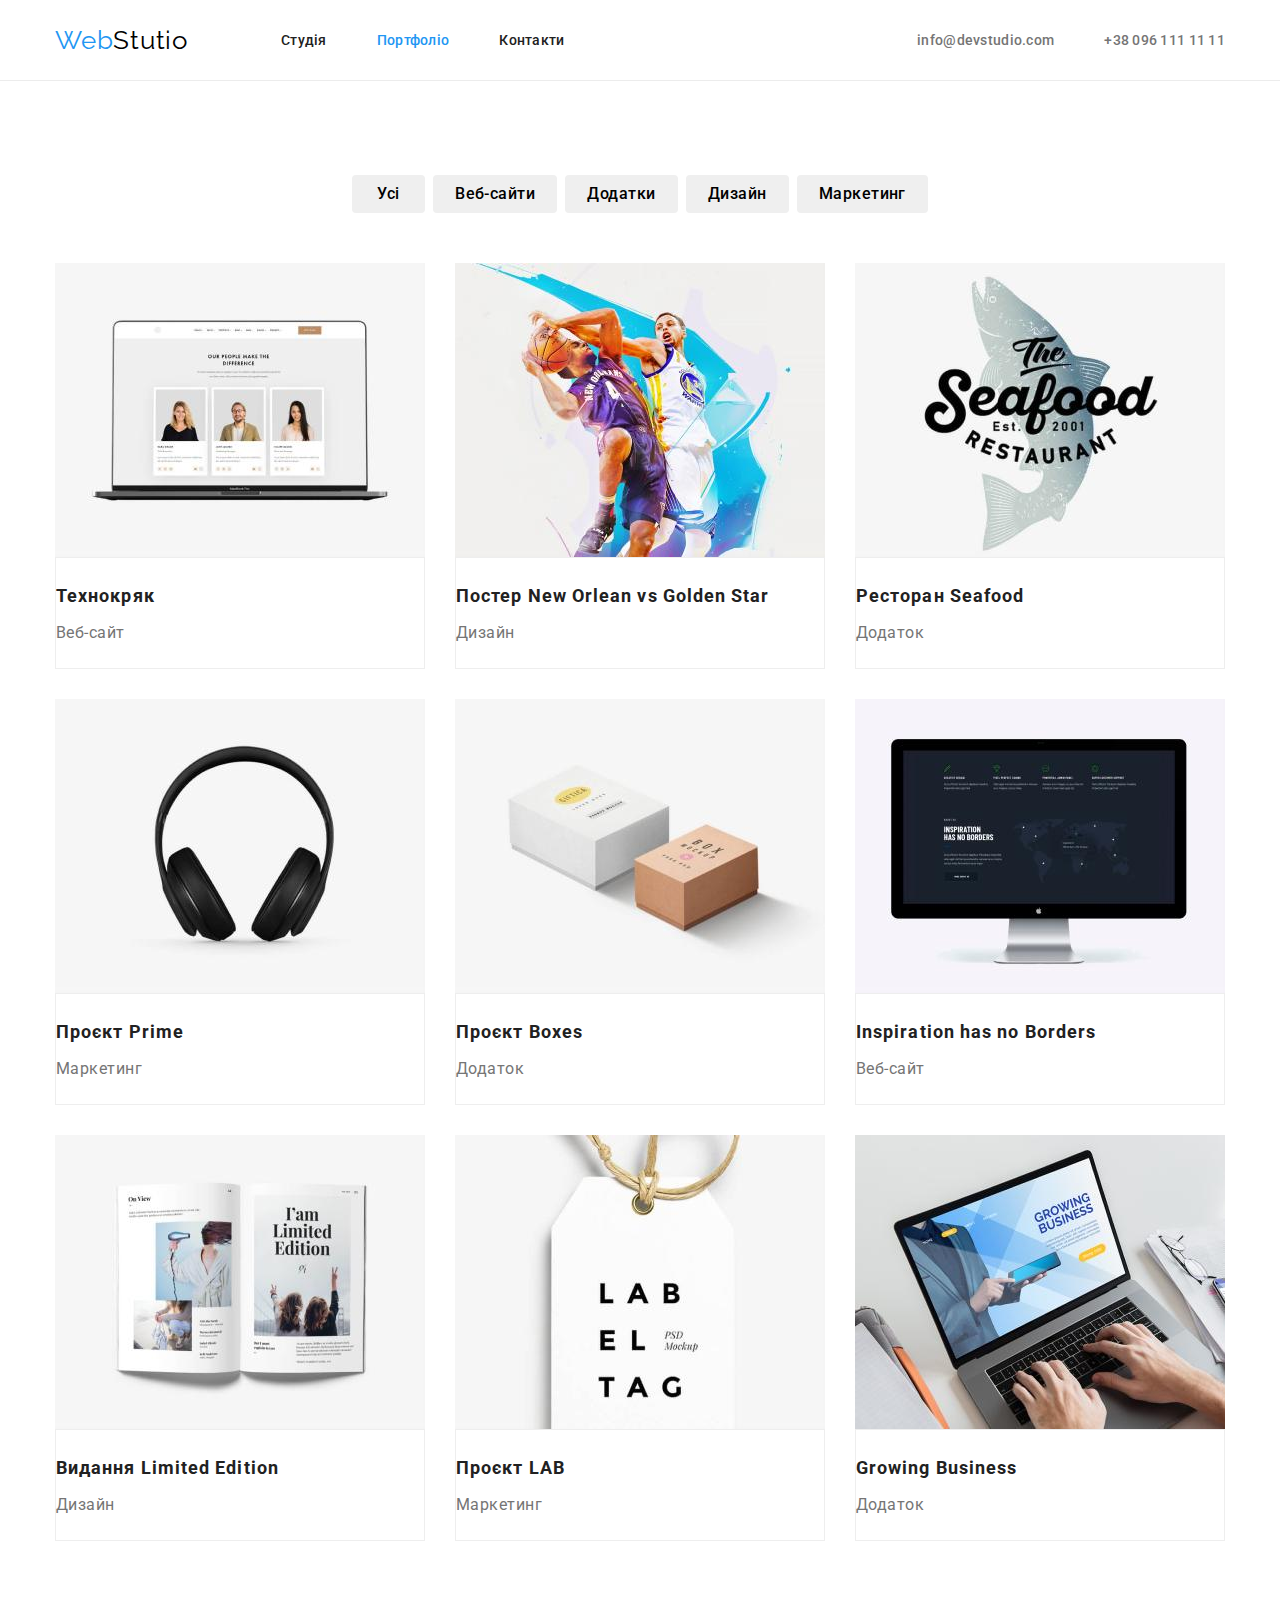
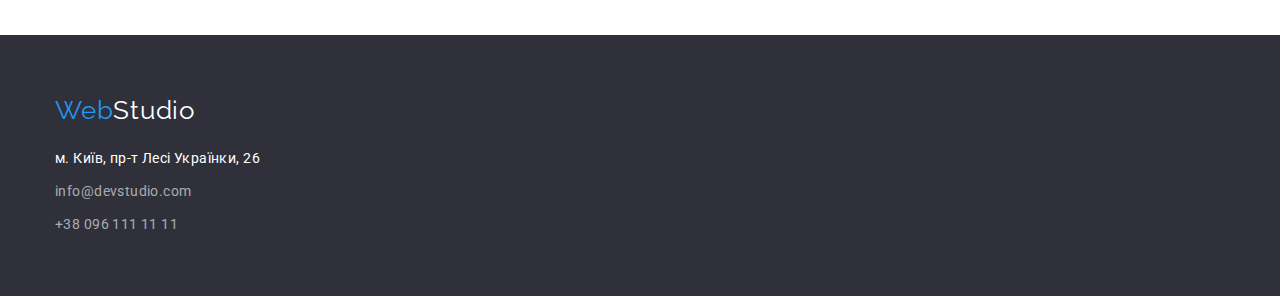
==== commit 48335da9: "finished" ====
--- a/portfolio.html
+++ b/portfolio.html
@@ -13,7 +13,7 @@
 </head>
 <body>
     <header class="page-header">
-       <div class="container">
+       <div class="container flex-div">
             <a class="logo-link" href="#">Web<span class="logo-header">Stutio</span></a>
             <nav>
                 <ul class="header-nav decorate-contact">
@@ -32,75 +32,93 @@
         <section class="section">
                <div class="container">
                     <h1 class="visual-hidden">Портфоліо</h1>
-                    <ul>
-                        <li><button class="button-list" type="button">Усі</button></li>
-                        <li><button class="button-list" type="button">Веб-сайти</button></li>
-                        <li><button class="button-list" type="button">Додатки</button></li>
-                        <li><button class="button-list" type="button">Дизайн</button></li>
-                        <li><button class="button-list" type="button">Маркетинг</button></li>
+                    <ul class="portfolio-buttons">
+                        <li class="list-buttons"><button class="button-list first" type="button">Усі</button></li>
+                        <li class="list-buttons" ><button class="button-list" type="button">Веб-сайти</button></li>
+                        <li class="list-buttons" ><button class="button-list" type="button">Додатки</button></li>
+                        <li class="list-buttons" ><button class="button-list" type="button">Дизайн</button></li>
+                        <li class="list-buttons" ><button class="button-list" type="button">Маркетинг</button></li>
                     </ul>
-                    <ul class="text-photo">
-                        <li>
+                    <ul class="portfolio-card">
+                        <li class="portfolio-list">
                             <a href="#">
-                                <img src="./img/portfolio/one.jpg" alt="сторінка веб-сайту" width="370" height="294">
-                                <h2>Технокряк</h2>
-                                <p>Веб-сайт</p>
+                                <img class="fix-img" src="./img/portfolio/one.jpg" alt="сторінка веб-сайту" width="370" height="294">
+                                <div class="card-text">
+                                    <h2>Технокряк</h2>
+                                    <p>Веб-сайт</p>
+                                </div>
                             </a>
                         </li>
-                        <li>
+                        <li class="portfolio-list">
                             <a href="#">
-                                <img src="./img/portfolio/two.jpg" alt="постер з баскетболістами" width="370">
-                                <h2>Постер New Orlean vs Golden Star</h2>
-                                <p>Дизайн</p>
+                                <img class="fix-img" src="./img/portfolio/two.jpg" alt="постер з баскетболістами" width="370">
+                               <div class="card-text">
+                                    <h2>Постер New Orlean vs Golden Star</h2>
+                                    <p>Дизайн</p>
+                               </div>
                             </a>
                         </li>
-                        <li>
+                        <li class="portfolio-list">
                             <a href="#">
-                                <img src="./img/portfolio/three.jpg" alt="логотип ресторану" width="370">
-                                <h2>Ресторан Seafood</h2>
-                                <p>Додаток</p>
+                                <img class="fix-img" src="./img/portfolio/three.jpg" alt="логотип ресторану" width="370">
+                                <div class="card-text">
+                                    <h2>Ресторан Seafood</h2>
+                                    <p>Додаток</p>
+                                </div>
                             </a>
                         </li>
-                        <li>
+                        <li class="portfolio-list">
                             <a href="#">
-                                <img src="./img/portfolio/four.jpg" alt="навушники" width="370">
-                                <h2>Проєкт Prime</h2>
-                                <p>Маркетинг</p>
+                                <img class="fix-img" src="./img/portfolio/four.jpg" alt="навушники" width="370">
+                                <div class="card-text">
+                                    <h2>Проєкт Prime</h2>
+                                    <p>Маркетинг</p>
+                                </div>
                             </a>
                         </li>
-                        <li>
+                        <li class="portfolio-list">
                             <a href="#">
-                                <img src="./img/portfolio/five.jpg" alt="дві коробки" width="370">
-                                <h2>Проєкт Boxes</h2>
-                                <p>Додаток</p>
+                                <img class="fix-img" src="./img/portfolio/five.jpg" alt="дві коробки" width="370">
+                                <div class="card-text">
+                                    <h2>Проєкт Boxes</h2>
+                                    <p>Додаток</p>
+                                </div>
                             </a>
                         </li>
-                        <li>
+                        <li class="portfolio-list">
                             <a href="#">
-                                <img src="./img/portfolio/six.jpg" alt="монітор" width="370">
-                                <h2>Inspiration has no Borders</h2>
-                                <p>Веб-сайт</p>
+                                <img class="fix-img" src="./img/portfolio/six.jpg" alt="монітор" width="370">
+                                <div class="card-text">
+                                    <h2>Inspiration has no Borders</h2>
+                                    <p>Веб-сайт</p>
+                                </div>
                             </a>
                         </li>
-                        <li>
+                        <li class="portfolio-list">
                             <a href="#">
-                                <img src="./img/portfolio/seven.jpg" alt="журнал" width="370">
-                                <h2>Видання Limited Edition</h2>
-                                <p>Дизайн</p>
+                                <img class="fix-img" src="./img/portfolio/seven.jpg" alt="журнал" width="370">
+                                <div class="card-text">
+                                    <h2>Видання Limited Edition</h2>
+                                    <p>Дизайн</p>
+                                </div>
                             </a>
                         </li>
-                        <li>
+                        <li class="portfolio-list">
                             <a href="#">
-                                <img src="./img/portfolio/eight.jpg" alt="логотип" width="370">
-                                <h2>Проєкт LAB</h2>
-                                <p>Маркетинг</p>
+                                <img class="fix-img" src="./img/portfolio/eight.jpg" alt="логотип" width="370">
+                                <div class="card-text">
+                                    <h2>Проєкт LAB</h2>
+                                    <p>Маркетинг</p>
+                                </div>
                             </a>
                         </li>
-                        <li>
+                        <li class="portfolio-list">
                             <a href="#">
-                                <img src="./img/portfolio/nine.jpg" alt="" width="370">
-                                <h2>Growing Business</h2>
-                                <p>Додаток</p>
+                                <img class="fix-img" src="./img/portfolio/nine.jpg" alt="" width="370">
+                                <div class="card-text">
+                                    <h2>Growing Business</h2>
+                                    <p>Додаток</p>
+                                </div>
                             </a>
                         </li>
                     </ul>
@@ -108,16 +126,16 @@
             </section>
     </main>
     <footer class="footer-color">
-        <div class="container">
-            <a class="logo-link" href="#">Web<span class="logo-footer">Studio</span></a>
-            <address>
-                <ul class="adress-style">
-                    <li><a class="adress-link" target="_blank" rel="noreferrer noopener" href="https://www.google.com/maps/place/%D0%B1%D1%83%D0%BB%D1%8C%D0%B2%D0%B0%D1%80+%D0%9B%D0%B5%D1%81%D1%96+%D0%A3%D0%BA%D1%80%D0%B0%D1%97%D0%BD%D0%BA%D0%B8,+26,+%D0%9A%D0%B8%D1%97%D0%B2,+02000/@50.4265807,30.5361971,17z/data=!3m1!4b1!4m5!3m4!1s0x40d4cf0e033ecbe9:0x57a4dffefec77da0!8m2!3d50.4265807!4d30.5383858">м. Київ, пр-т Лесі Українки, 26</a></li>
-                    <li><a class="adress-tell" href="mailto:info@devstudio.com">info@devstudio.com</a></li>
-                    <li><a class="adress-tell" href="tel:+380961111111">+38 096 111 11 11</a></li>
-                </ul>
-            </address>
-        </div>
+            <div class="container">
+                <a class="logo-address" href="#">Web<span class="logo-footer">Studio</span></a>
+                <address>
+                    <ul class="adress-style">
+                        <li class="address-list"><a class="adress-link" target="_blank" rel="noreferrer noopener" href="https://www.google.com/maps/place/%D0%B1%D1%83%D0%BB%D1%8C%D0%B2%D0%B0%D1%80+%D0%9B%D0%B5%D1%81%D1%96+%D0%A3%D0%BA%D1%80%D0%B0%D1%97%D0%BD%D0%BA%D0%B8,+26,+%D0%9A%D0%B8%D1%97%D0%B2,+02000/@50.4265807,30.5361971,17z/data=!3m1!4b1!4m5!3m4!1s0x40d4cf0e033ecbe9:0x57a4dffefec77da0!8m2!3d50.4265807!4d30.5383858">м. Київ, пр-т Лесі Українки, 26</a></li>
+                        <li class="address-list"><a class="adress-tell" href="mailto:info@devstudio.com">info@devstudio.com</a></li>
+                        <li class="address-list"><a class="adress-tell" href="tel:+380961111111">+38 096 111 11 11</a></li>
+                    </ul>
+                </address>
+            </div>
     </footer>
 </body>
 </html>--- a/css/style.css
+++ b/css/style.css
@@ -29,15 +29,13 @@
     padding-right: 15px;
     max-width: 1200px;
     margin: 0 auto;
-    outline: 1px solid tomato;
-}
-/* header start */
+}
 .flex-div{
     display: flex;
     align-items: center;
 }
 .page-header{
-    border: 1px solid #ECECEC;
+    border-bottom: 1px solid #ECECEC;
 }
 .logo-link{
     color: var(--button-link-color);
@@ -64,9 +62,6 @@
 .header-contact{
     display: flex;
     margin-left: auto;
-}
-.contact-list{
-
 }
 .contact-list:last-child{
     margin-left: 50px;
@@ -93,17 +88,13 @@
 .contact-color a{
     color:var(--adult-color);
 }
-/* header end */
 .section{
     padding-top: 94px;
     padding-bottom: 94px;
 }
-
 .section-hero{
     background-color:var(--background-color);
     text-align: center;
-
-    outline: 1px solid tomato;
 }
 .title-hero{
     font-weight: 900;
@@ -113,12 +104,10 @@
     text-transform: uppercase;
     color:var(--logo-footer-color);
     margin-bottom: 30px;
-
-
-    outline: 1px solid tomato;
 }
 .hero-button{
     background-color:var(--button-link-color);
+    min-width: 216px;
     font-weight: 700;
     line-height: 1.875;
     letter-spacing: 0.06em;
@@ -129,9 +118,6 @@
     cursor: pointer;
     border: none;
     padding: 10px 32px;
-
-    outline: 1px solid tomato;
-
 }
 .hero-button:hover,
 .hero-button:focus{
@@ -189,12 +175,19 @@
     display: flex;
     justify-content: space-between;
 }
+.visit-card li{
+    box-shadow: 0px 1px 3px rgba(0, 0, 0, 0.12), 0px 1px 1px rgba(0, 0, 0, 0.14), 0px 2px 1px rgba(0, 0, 0, 0.2);
+    border-radius: 0px 0px 4px 4px;
+    background-color:var(--logo-footer-color);
+}
 .visit-card h3{
     font-weight: 500;
     font-size: 16px;
     line-height: 1.1875;
     letter-spacing: 0.03em;
-    
+    margin-top: 30px;
+    margin-bottom: 10px;
+
 }
 .visit-card p{
     font-weight: 500;
@@ -202,6 +195,7 @@
     line-height: 1.1875;
     letter-spacing: 0.03em;
     color:var(--adult-color);
+    margin-bottom: 30px;
 }
 .section-card{
     background-color:var(--section-color);
@@ -211,6 +205,11 @@
     font-size: 36px;
     line-height: 1.16666667;
     letter-spacing: 0.03em;
+    margin-bottom: 50px;
+}
+.portfolio-buttons{
+    display: flex;
+    justify-content: center;
     margin-bottom: 50px;
 }
 .button-list{
@@ -222,26 +221,50 @@
     line-height: 1.625;
     text-align: center;
     letter-spacing: 0.03em;
+    padding: 6px 22px 6px 22px;
+    min-width: 73px;
+}
+.list-buttons{
+    margin-right: 8px;
+}
+.list-buttons:last-child{
+    margin-right: 0;
 }
 .button-list:hover,
 .button-list:focus{
     color: var(--logo-footer-color);
     background-color: var(--button-link-color);
-}
-.text-photo a{
-    text-decoration: none;
-}
-.text-photo h2{
+    box-shadow: 0px 3px 1px rgba(0, 0, 0, 0.1), 0px 1px 2px rgba(0, 0, 0, 0.08), 0px 2px 2px rgba(0, 0, 0, 0.12);
+}
+.portfolio-card{
+    display: flex;
+    flex-wrap: wrap;
+    gap: 30px;
+}
+.portfolio-list{
+    flex-basis: calc((100% - 60px) / 3);
+}
+.portfolio-card a{
+    text-decoration: none;
+}
+.card-text{
+    background-color: var(--logo-footer-color);
+    border: 1px solid #EEEEEE;
+}
+.portfolio-card h2{
     font-size: 18px;
     line-height: 2;
     letter-spacing: 0.06em;
     color:var(--brand-color);
-}
-.text-photo p{
+    margin-top: 20px;
+    margin-bottom: 4px;
+}
+.portfolio-card p{
     font-size: 16px;
     line-height: 1.875;
     letter-spacing: 0.03em;
     color:var(--adult-color);
+    margin-bottom: 20px;
 }
 .logo-address{
     color: var(--button-link-color);
@@ -251,7 +274,9 @@
     font-size: 26px;
     letter-spacing: 0.03em;
     line-height: 1.19230769;
-    outline: 1px solid tomato;
+    display: block;
+    padding-top: 60px;
+    margin-bottom: 20px;
 }
 .logo-footer{
     color:var(--logo-footer-color);
@@ -266,6 +291,13 @@
     line-height: 1.71428571;
     letter-spacing: 0.03em;
 }
+.address-list{
+    margin-bottom: 9px;
+}
+.address-list:last-child{
+    margin-bottom: 0;
+    padding-bottom: 60px;
+}
 .adress-link{
     color:var(--logo-footer-color);
 }
